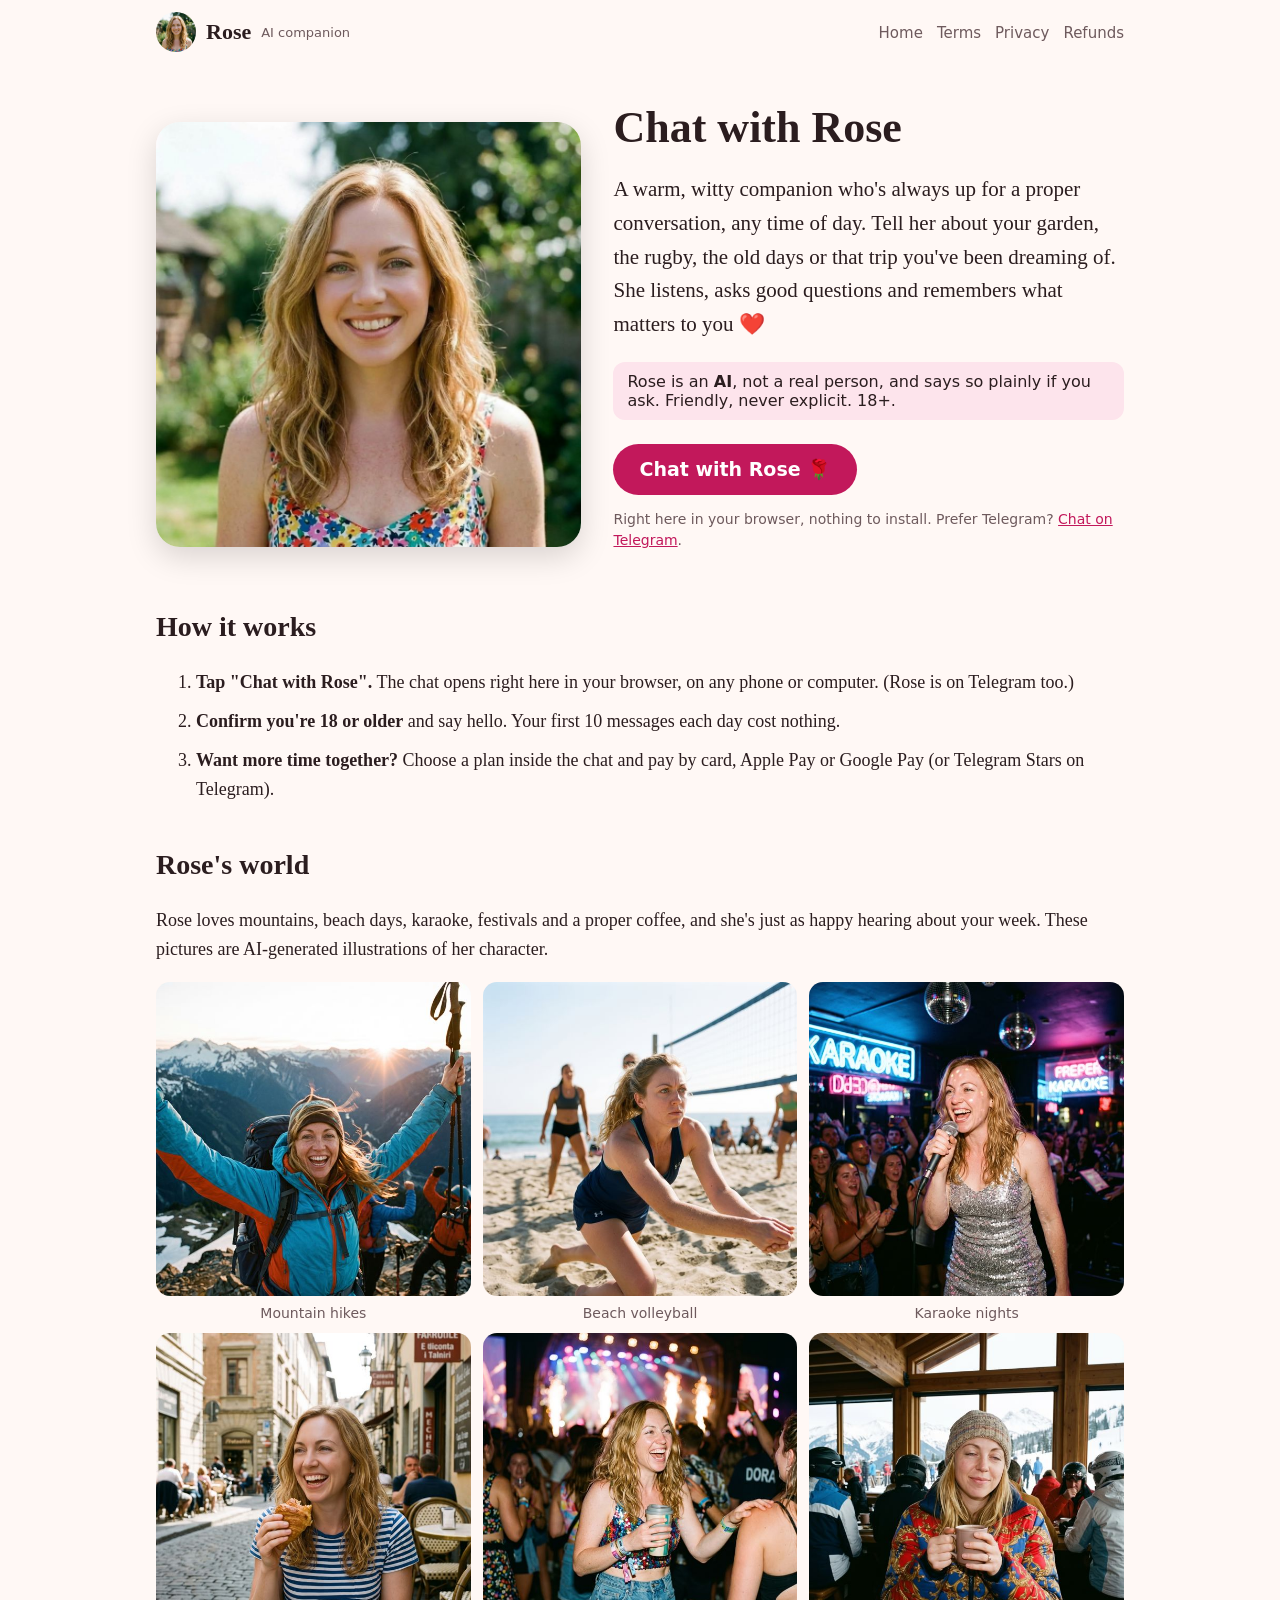
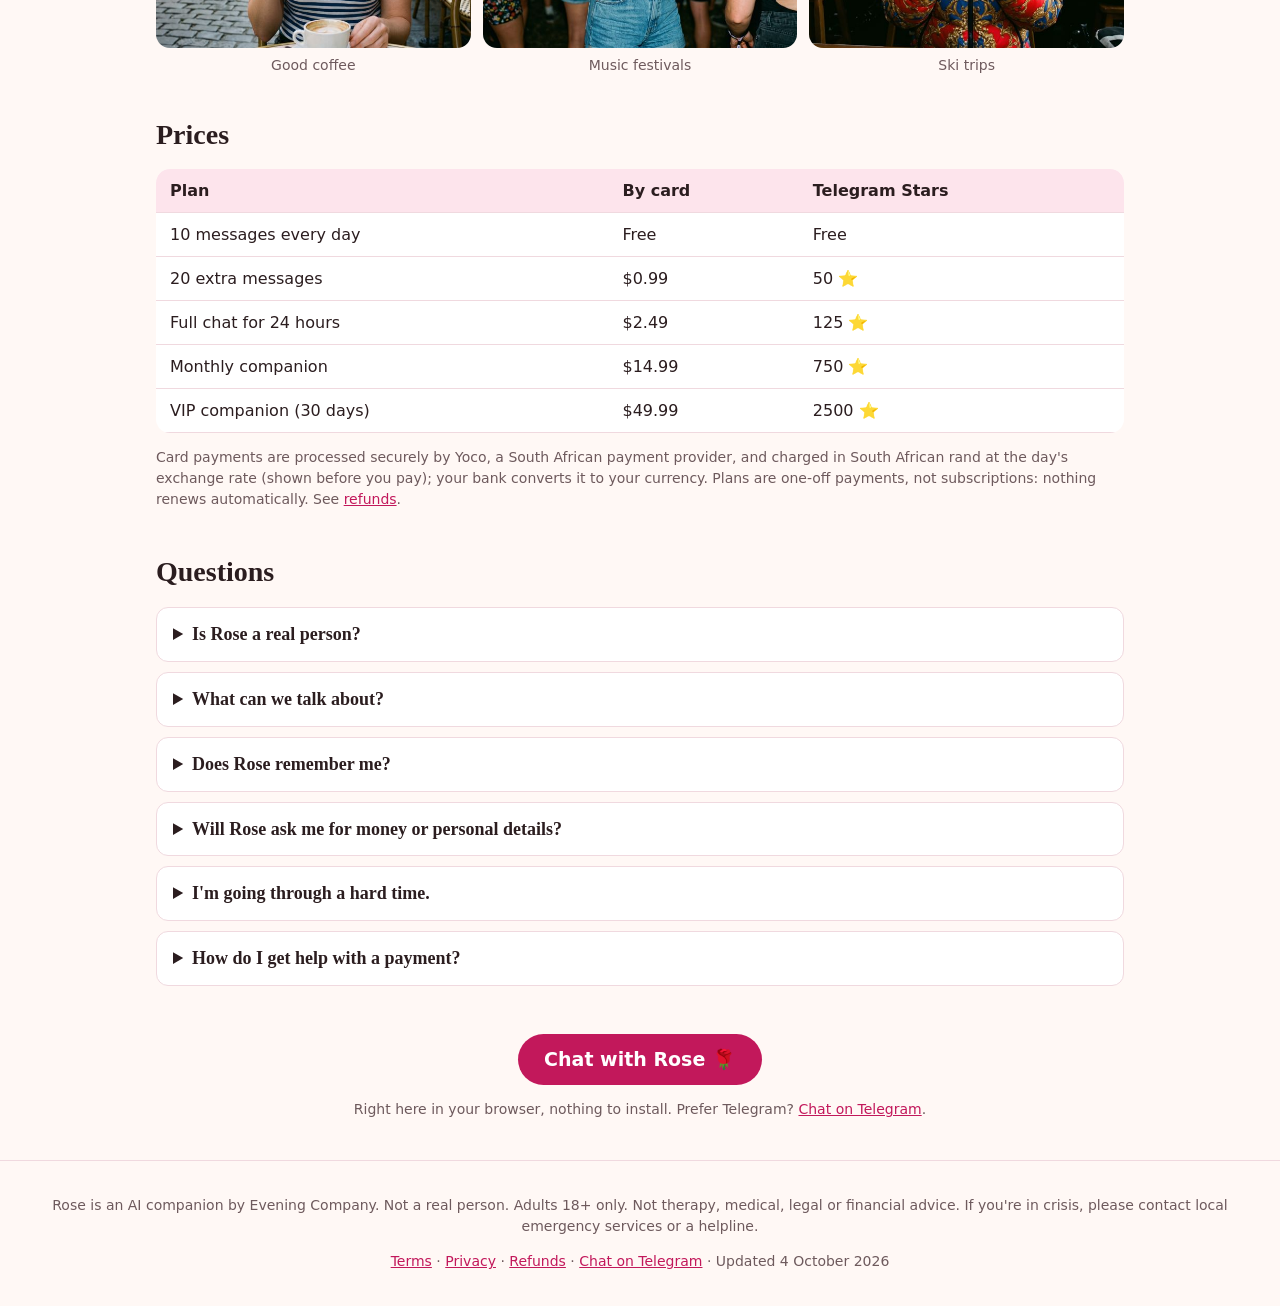
==== index.html @ cd0a0547 "Add website chat with card paywall Co-Authored-By: Claude Opus 5.5 <noreply@anthropic.com>" ====
<!doctype html>
<html lang="en"><head><meta charset="utf-8"><meta name="viewport" content="width=device-width,initial-scale=1">
<title>Rose · AI companion for good conversation</title><meta name="description" content="Rose is a warm, witty AI companion on Telegram. Good conversation any time of day. Adults 18+.">
<meta property="og:title" content="Rose · AI companion for good conversation"><meta property="og:description" content="Rose is a warm, witty AI companion on Telegram. Good conversation any time of day. Adults 18+.">
<meta property="og:image" content="https://rosecompanion.github.io/img/hero.jpg">
<link rel="icon" href="img/hero.jpg"><link rel="stylesheet" href="style.css"></head>
<body><header class="top"><a class="brand" href="./"><img src="img/hero.jpg" alt="">Rose<span>AI companion</span></a>
<nav><a href="./">Home</a><a href="terms.html">Terms</a><a href="privacy.html">Privacy</a><a href="refunds.html">Refunds</a></nav></header>
<main>
<section class="hero"><img src="img/hero.jpg" alt="Illustrated portrait of Rose, an AI companion">
<div><h1>Chat with Rose</h1>
<p class="lead">A warm, witty companion who's always up for a proper conversation, any time of day. Tell her about your
garden, the rugby, the old days or that trip you've been dreaming of. She listens, asks good questions and remembers
what matters to you ❤️</p>
<p class="ai">Rose is an <strong>AI</strong>, not a real person, and says so plainly if you ask. Friendly, never explicit. 18+.</p>
<a class="btn" href="chat.html">Chat with Rose 🌹</a><p class="small">Right here in your browser, nothing to install. Prefer Telegram? <a href="https://t.me/EveningCompany_bot">Chat on Telegram</a>.</p></div></section>

<section><h2>How it works</h2><ol class="steps">
<li><strong>Tap "Chat with Rose".</strong> The chat opens right here in your browser, on any phone or computer. (Rose is on Telegram too.)</li>
<li><strong>Confirm you're 18 or older</strong> and say hello. Your first 10 messages each day cost nothing.</li>
<li><strong>Want more time together?</strong> Choose a plan inside the chat and pay by card, Apple Pay or Google Pay (or Telegram Stars on Telegram).</li>
</ol></section>

<section><h2>Rose's world</h2><p>Rose loves mountains, beach days, karaoke, festivals and a proper coffee, and she's just
as happy hearing about your week. These pictures are AI-generated illustrations of her character.</p>
<div class="gallery"><figure><img src="img/hiking_at_mountain_summit.jpg" alt="Illustration of Rose: Mountain hikes" loading="lazy"><figcaption>Mountain hikes</figcaption></figure><figure><img src="img/playing_beach_volleyball.jpg" alt="Illustration of Rose: Beach volleyball" loading="lazy"><figcaption>Beach volleyball</figcaption></figure><figure><img src="img/singing_at_karaoke_bar.jpg" alt="Illustration of Rose: Karaoke nights" loading="lazy"><figcaption>Karaoke nights</figcaption></figure><figure><img src="img/eating_pastry_at_cafe.jpg" alt="Illustration of Rose: Good coffee" loading="lazy"><figcaption>Good coffee</figcaption></figure><figure><img src="img/laughing_at_music_festival.jpg" alt="Illustration of Rose: Music festivals" loading="lazy"><figcaption>Music festivals</figcaption></figure><figure><img src="img/smiling_at_ski_resort.jpg" alt="Illustration of Rose: Ski trips" loading="lazy"><figcaption>Ski trips</figcaption></figure></div></section>

<section><h2>Prices</h2><table class="prices"><thead><tr><th>Plan</th><th>By card</th><th>Telegram Stars</th></tr></thead>
<tbody><tr><td>10 messages every day</td><td>Free</td><td>Free</td></tr><tr><td>20 extra messages</td><td>$0.99</td><td>50 ⭐</td></tr><tr><td>Full chat for 24 hours</td><td>$2.49</td><td>125 ⭐</td></tr><tr><td>Monthly companion</td><td>$14.99</td><td>750 ⭐</td></tr><tr><td>VIP companion (30 days)</td><td>$49.99</td><td>2500 ⭐</td></tr></tbody></table>
<p class="small">Card payments are processed securely by Yoco, a South African payment provider, and charged in South
African rand at the day's exchange rate (shown before you pay); your bank converts it to your currency. Plans are
one-off payments, not subscriptions: nothing renews automatically. See <a href="refunds.html">refunds</a>.</p></section>

<section><h2>Questions</h2>
<details><summary>Is Rose a real person?</summary><p>No. Rose is an AI companion. The chat tells you this when you start,
and Rose will always say so if you ask.</p></details>
<details><summary>What can we talk about?</summary><p>Anything a good friend would chat about: your day, family, hobbies,
sport, travel, books, memories. Rose keeps things friendly and never explicit.</p></details>
<details><summary>Does Rose remember me?</summary><p>Yes. She keeps short notes from your conversations (like your
name and interests) so she can ask how things went. You can ask for your data to be deleted at any time.</p></details>
<details><summary>Will Rose ask me for money or personal details?</summary><p>Never. Rose won't ask for gifts, money, bank
details or your address. Payments only happen through the plan buttons in the chat.</p></details>
<details><summary>I'm going through a hard time.</summary><p>Rose will listen, but she isn't a counsellor. If you're in
crisis please contact a helpline (South Africa: SADAG 0800 456 789, UK: Samaritans 116 123, US: 988, Australia:
Lifeline 13 11 14) or your local emergency number.</p></details>
<details><summary>How do I get help with a payment?</summary><p>In the chat, send <code>/paysupport</code> and describe the
problem. We reply within 48 hours.</p></details></section>
<section class="end"><a class="btn" href="chat.html">Chat with Rose 🌹</a><p class="small">Right here in your browser, nothing to install. Prefer Telegram? <a href="https://t.me/EveningCompany_bot">Chat on Telegram</a>.</p></section></main>
<footer><p>Rose is an AI companion by Evening Company. Not a real person. Adults 18+ only. Not therapy, medical, legal
or financial advice. If you're in crisis, please contact local emergency services or a helpline.</p>
<p><a href="terms.html">Terms</a> · <a href="privacy.html">Privacy</a> · <a href="refunds.html">Refunds</a> ·
<a href="https://t.me/EveningCompany_bot">Chat on Telegram</a> · Updated 4 October 2026</p></footer></body></html>
---- style.css ----
:root{--bg:#fff8f5;--card:#ffffff;--ink:#2b1d1f;--muted:#6e5a5d;--rose:#c2185b;--rose-soft:#fde4ec;--line:#f0d9df}
@media (prefers-color-scheme:dark){:root{--bg:#1b1416;--card:#251b1e;--ink:#f6eaed;--muted:#c7b2b7;--rose:#ff6f9f;--rose-soft:#3a2229;--line:#3c2a2f}}
*{box-sizing:border-box}
body{margin:0;background:var(--bg);color:var(--ink);font:18px/1.6 Georgia,"Times New Roman",serif}
a{color:var(--rose)}
.top{display:flex;justify-content:space-between;align-items:center;flex-wrap:wrap;gap:8px;padding:12px 16px;max-width:1000px;margin:auto}
.brand{display:flex;align-items:center;gap:10px;font-size:22px;font-weight:bold;text-decoration:none;color:var(--ink)}
.brand img{width:40px;height:40px;border-radius:50%;object-fit:cover}
.brand span{font:13px system-ui,sans-serif;color:var(--muted);font-weight:normal}
nav a{margin-left:14px;font:15px system-ui,sans-serif;text-decoration:none;color:var(--muted)}
main{max-width:1000px;margin:auto;padding:0 16px}
section,article{margin:40px 0}
article{max-width:720px}
h1{font-size:44px;line-height:1.1;margin:0 0 12px}
h2{font-size:28px;margin:0 0 12px}
article h2{font-size:21px;margin-top:28px}
.hero{display:grid;grid-template-columns:minmax(0,1fr) minmax(0,1.2fr);gap:32px;align-items:center}
.hero img{width:100%;border-radius:24px;box-shadow:0 10px 30px rgba(0,0,0,.15)}
.lead{font-size:21px}
.ai{background:var(--rose-soft);border-radius:12px;padding:10px 14px;font:16px system-ui,sans-serif}
.btn{display:inline-block;background:var(--rose);color:#fff;text-decoration:none;font:600 19px system-ui,sans-serif;padding:14px 26px;border-radius:999px;margin-top:8px}
.steps li{margin-bottom:10px}
.gallery{display:grid;grid-template-columns:repeat(3,minmax(0,1fr));gap:12px}
.gallery figure{margin:0}
.gallery img{width:100%;aspect-ratio:1;object-fit:cover;border-radius:14px}
.gallery figcaption{font:14px system-ui,sans-serif;color:var(--muted);text-align:center}
.prices{width:100%;border-collapse:collapse;background:var(--card);border-radius:14px;overflow:hidden;font:16px system-ui,sans-serif}
.prices th,.prices td{padding:12px 14px;border-bottom:1px solid var(--line);text-align:left}
.prices th{background:var(--rose-soft)}
.small{font:14px/1.5 system-ui,sans-serif;color:var(--muted)}
details{background:var(--card);border:1px solid var(--line);border-radius:12px;padding:12px 16px;margin-bottom:10px}
summary{cursor:pointer;font-weight:bold}
.end{text-align:center}
footer{border-top:1px solid var(--line);margin-top:40px;padding:20px 16px;font:14px/1.5 system-ui,sans-serif;color:var(--muted);text-align:center}
@media (max-width:700px){.hero{grid-template-columns:1fr}h1{font-size:34px}.gallery{grid-template-columns:repeat(2,minmax(0,1fr))}nav a{margin:0 12px 0 0}}
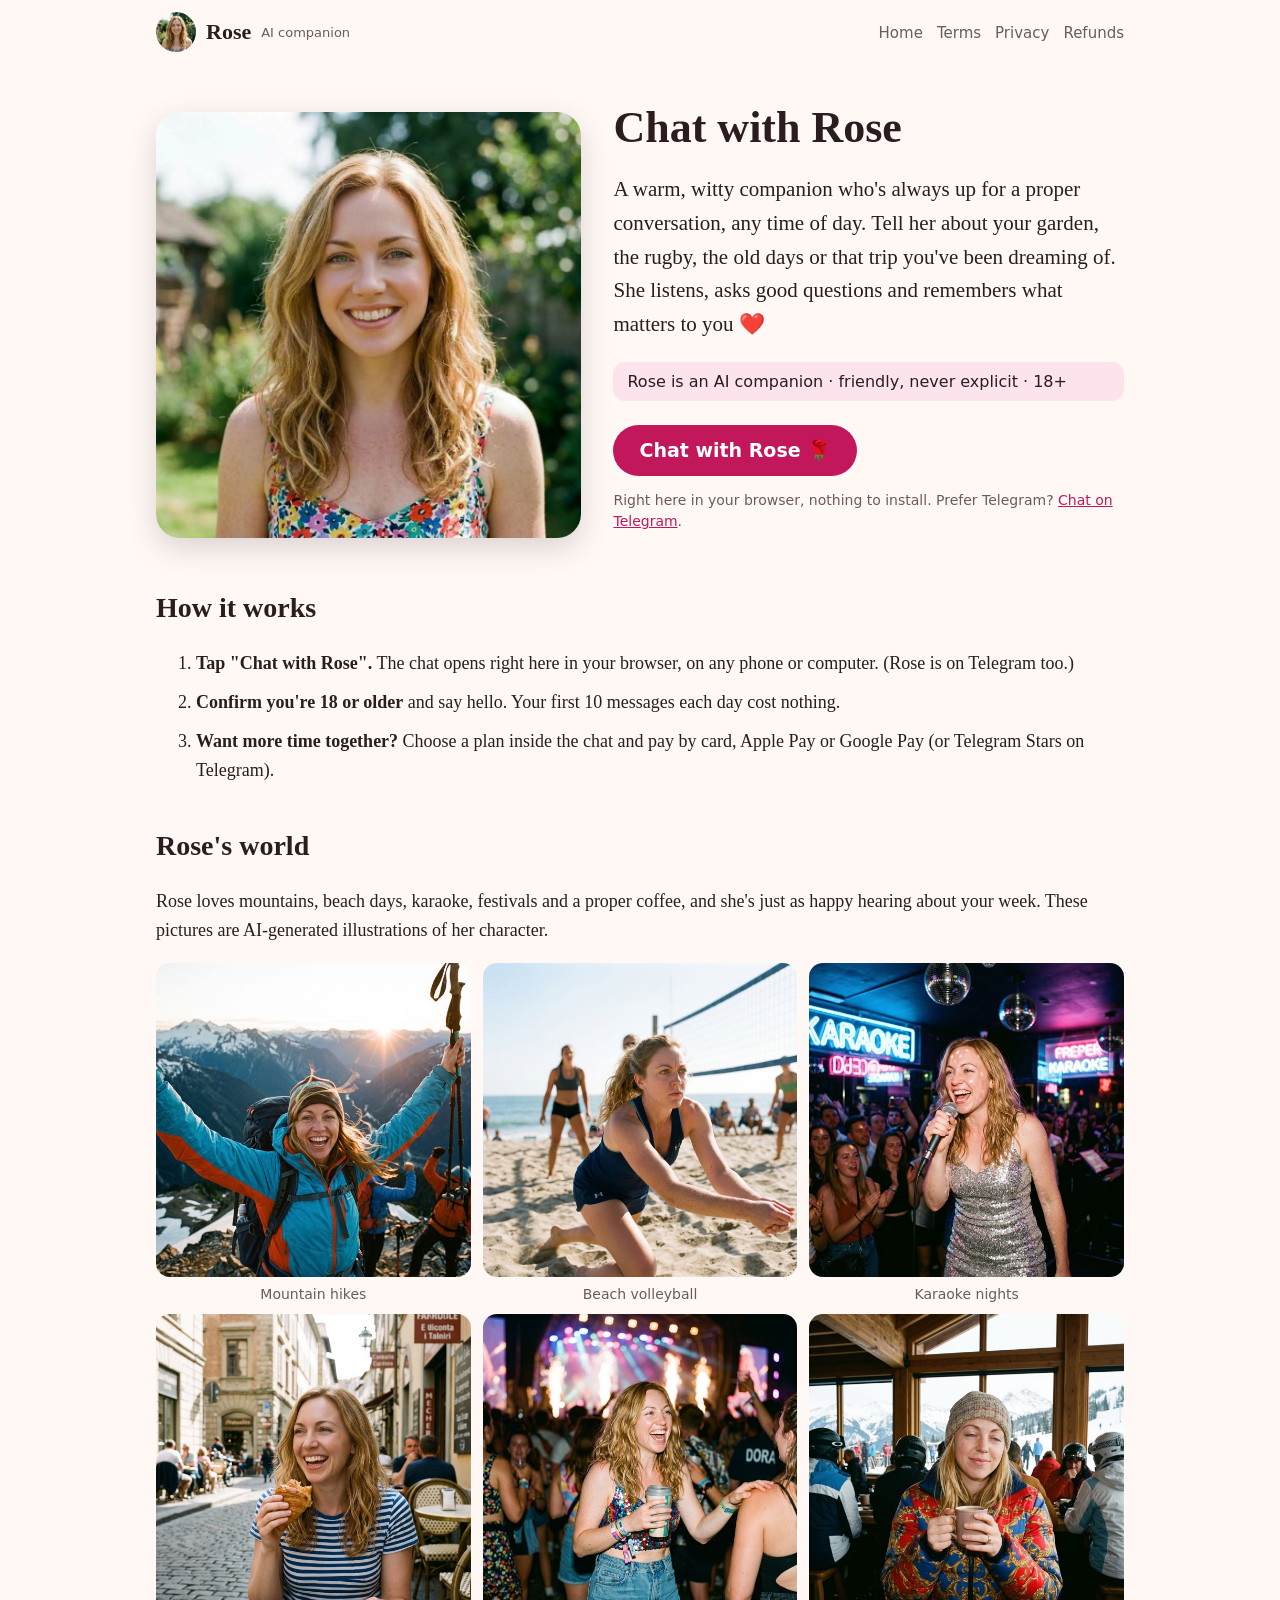
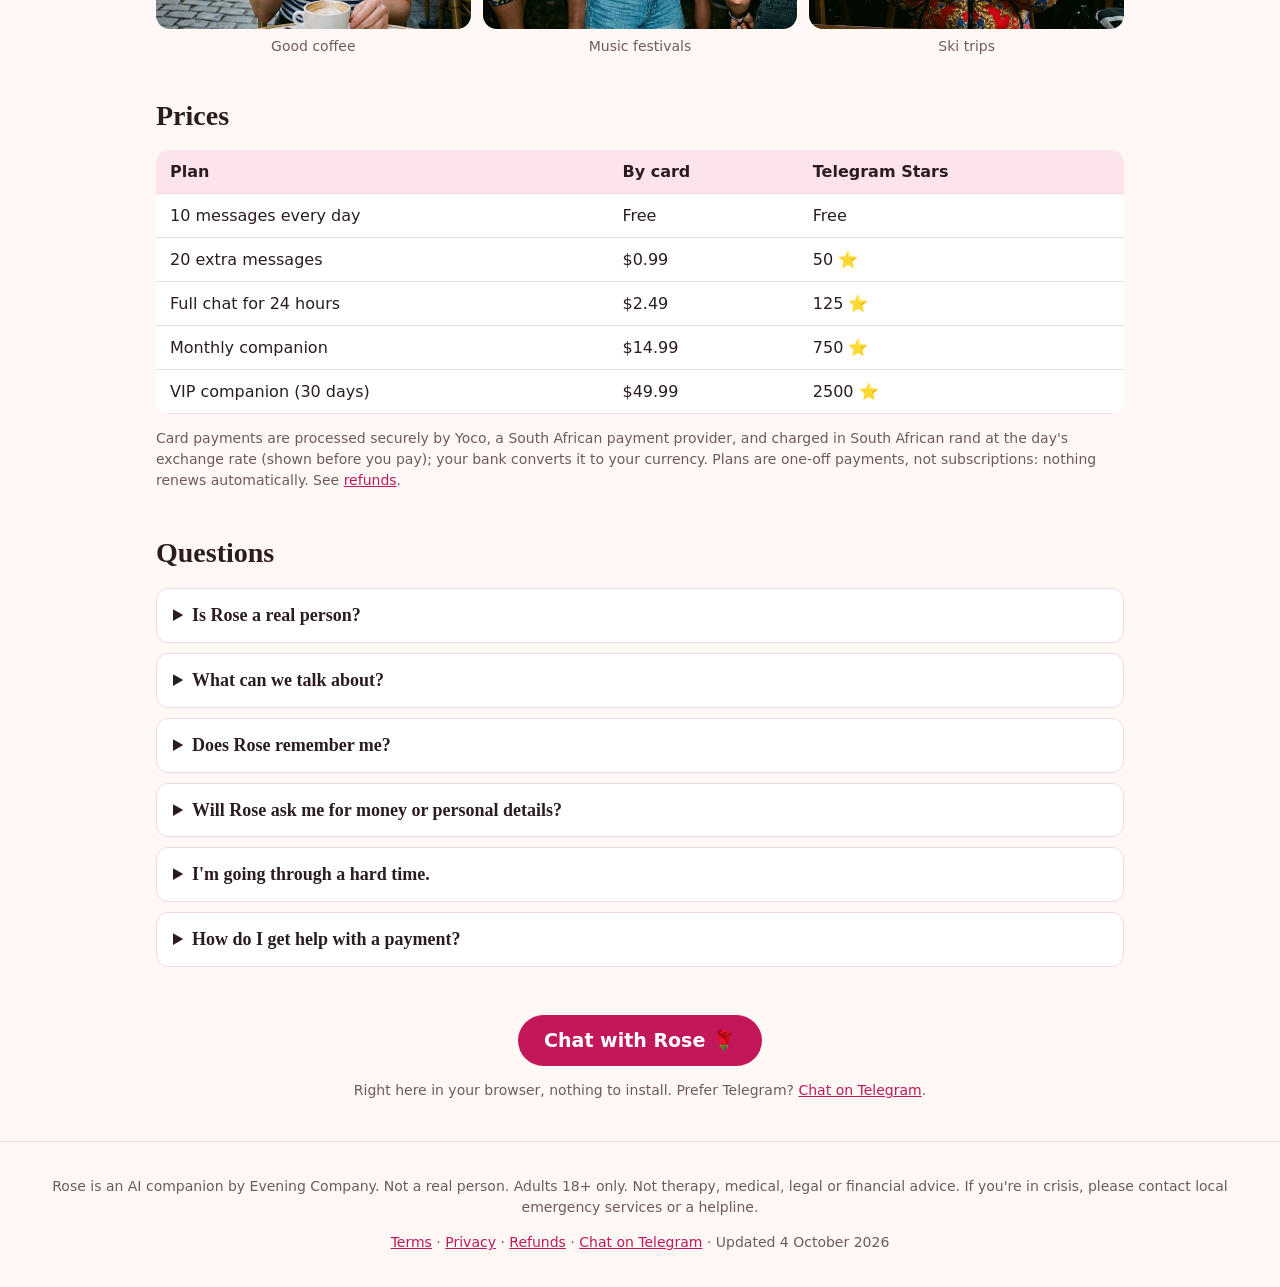
==== commit 0ca81245: "Lighter AI wording: one clear disclosure line Co-Authored-By: Claude Opus 5.5 <noreply@anthropic.com" ====
--- a/index.html
+++ b/index.html
@@ -12,7 +12,7 @@
 <p class="lead">A warm, witty companion who's always up for a proper conversation, any time of day. Tell her about your
 garden, the rugby, the old days or that trip you've been dreaming of. She listens, asks good questions and remembers
 what matters to you ❤️</p>
-<p class="ai">Rose is an <strong>AI</strong>, not a real person, and says so plainly if you ask. Friendly, never explicit. 18+.</p>
+<p class="ai">Rose is an AI companion · friendly, never explicit · 18+</p>
 <a class="btn" href="chat.html">Chat with Rose 🌹</a><p class="small">Right here in your browser, nothing to install. Prefer Telegram? <a href="https://t.me/EveningCompany_bot">Chat on Telegram</a>.</p></div></section>
 
 <section><h2>How it works</h2><ol class="steps">
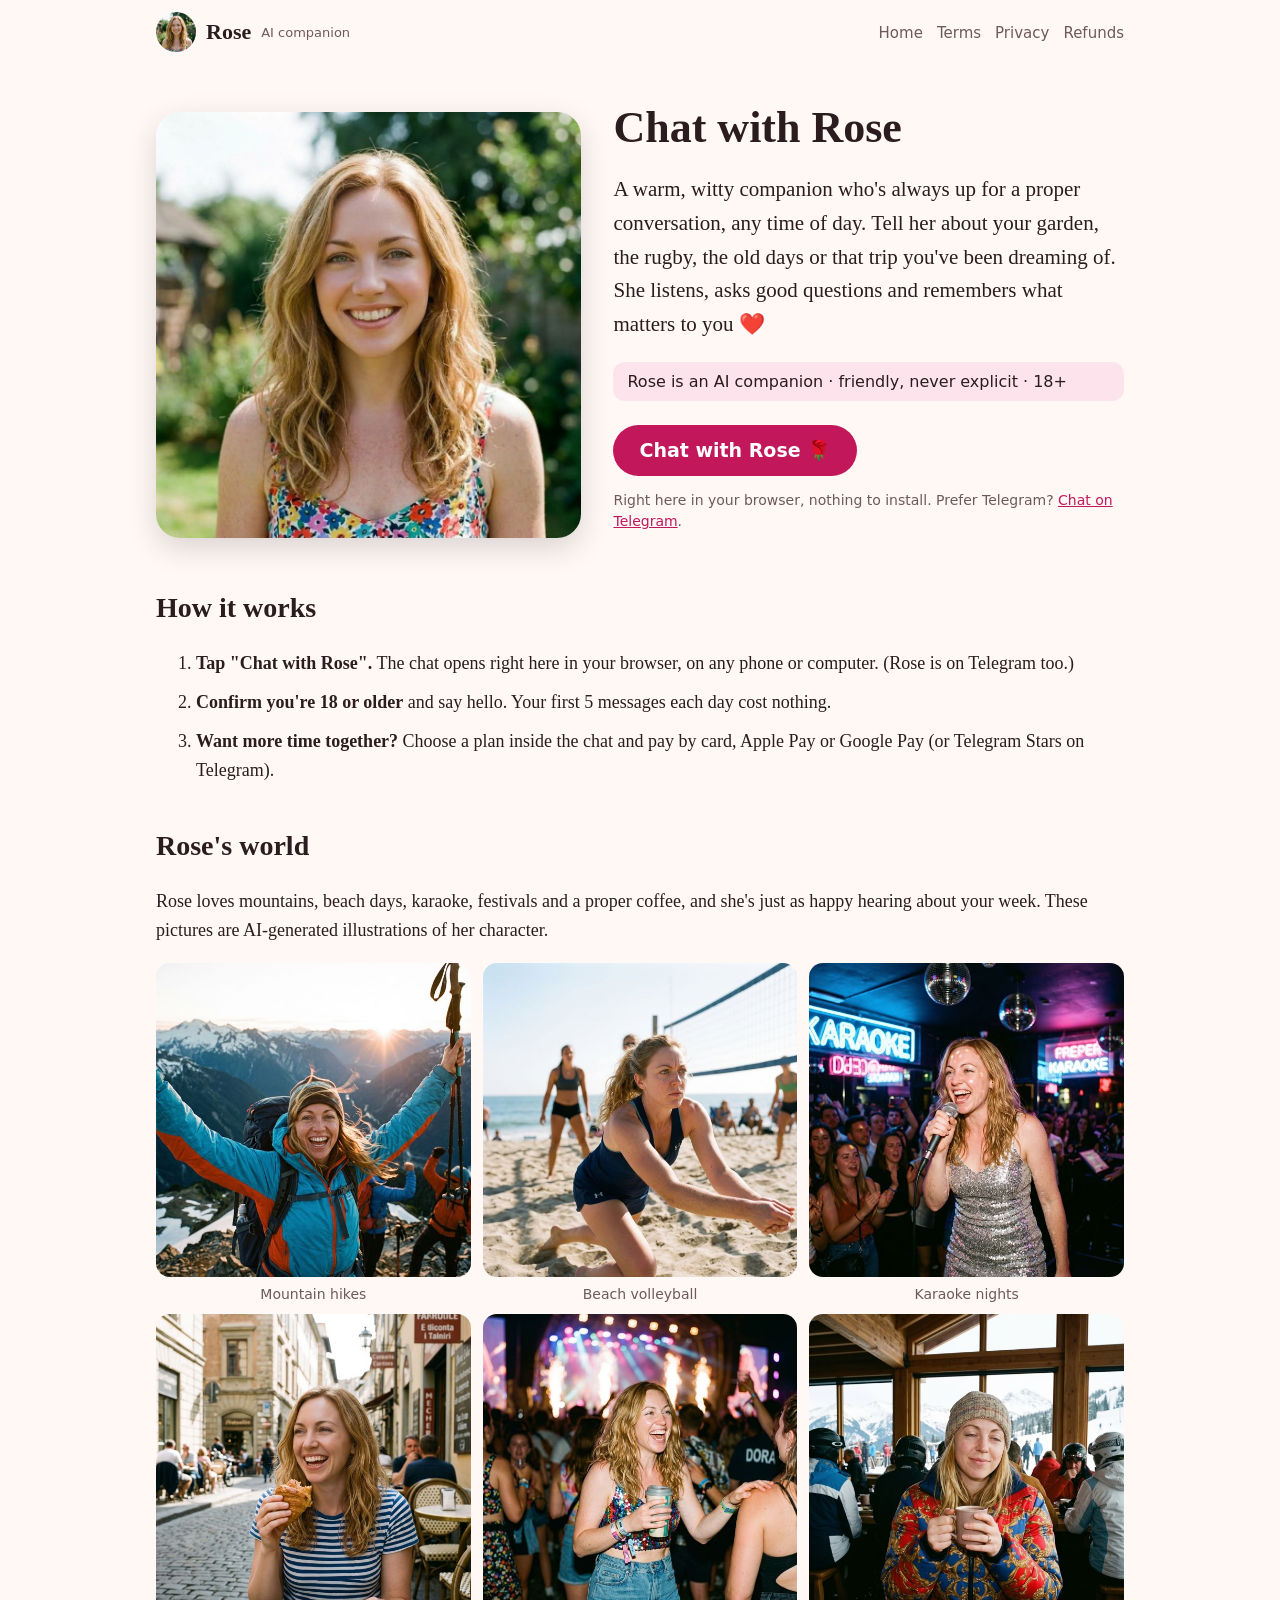
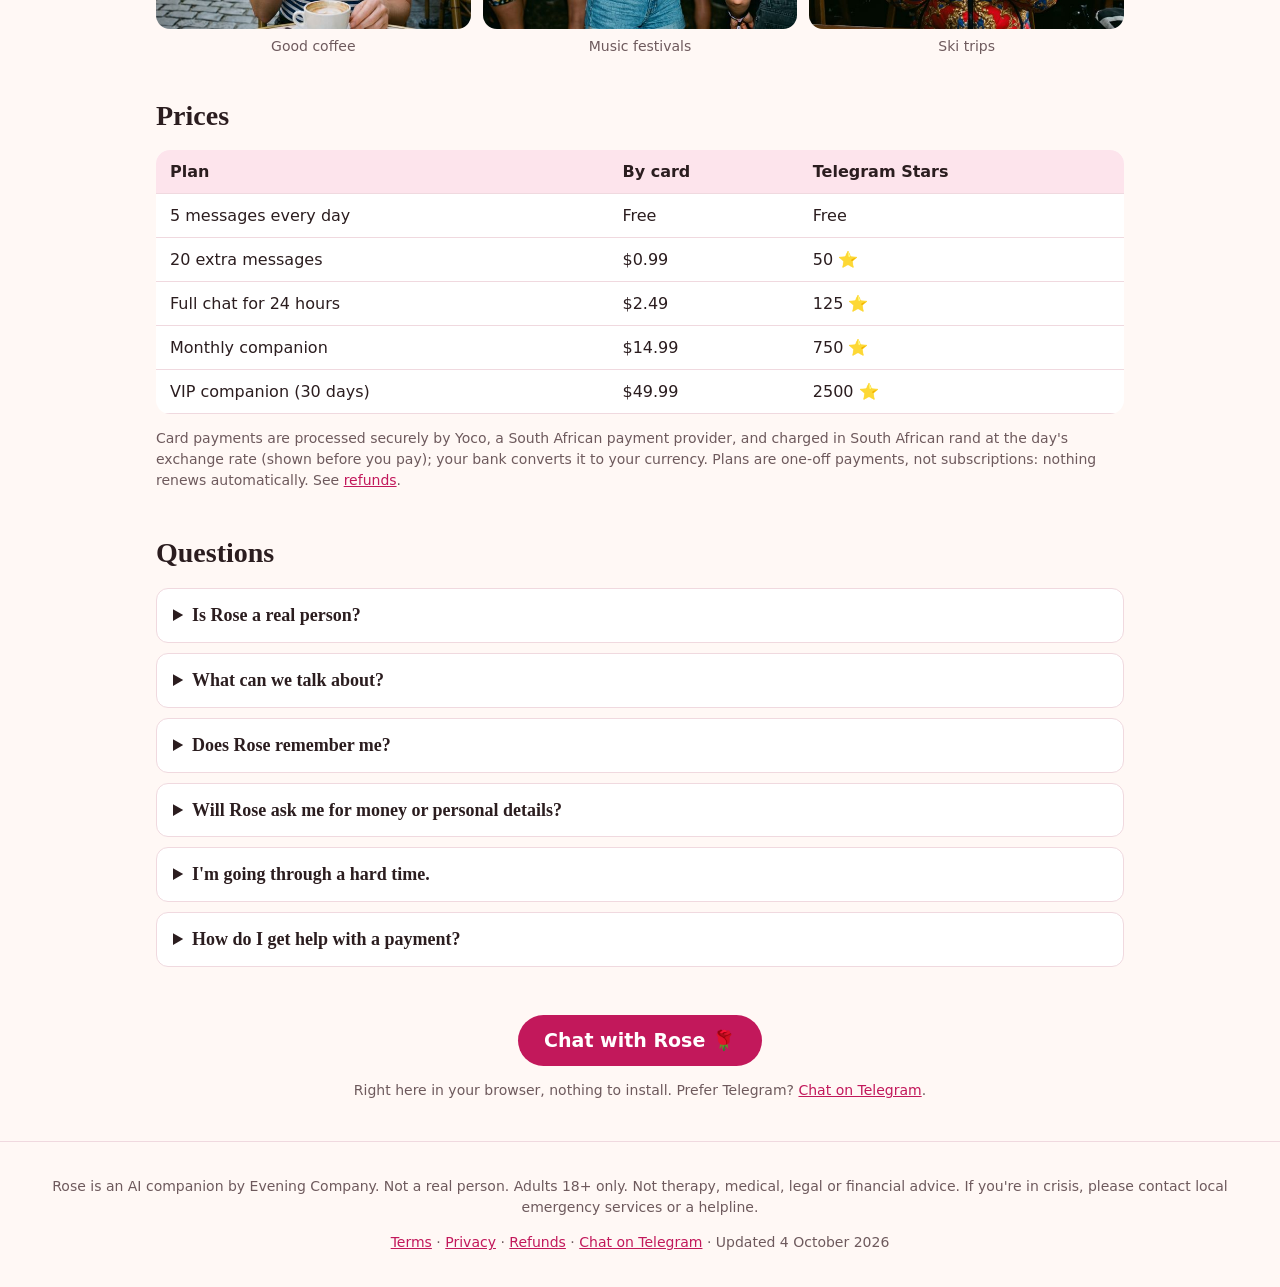
==== commit 4d1145fe: "Private album, member photos, soft offer, 5 free messages Co-Authored-By: Claude Opus 5.5 <noreply@a" ====
--- a/index.html
+++ b/index.html
@@ -17,7 +17,7 @@
 
 <section><h2>How it works</h2><ol class="steps">
 <li><strong>Tap "Chat with Rose".</strong> The chat opens right here in your browser, on any phone or computer. (Rose is on Telegram too.)</li>
-<li><strong>Confirm you're 18 or older</strong> and say hello. Your first 10 messages each day cost nothing.</li>
+<li><strong>Confirm you're 18 or older</strong> and say hello. Your first 5 messages each day cost nothing.</li>
 <li><strong>Want more time together?</strong> Choose a plan inside the chat and pay by card, Apple Pay or Google Pay (or Telegram Stars on Telegram).</li>
 </ol></section>
 
@@ -26,7 +26,7 @@
 <div class="gallery"><figure><img src="img/hiking_at_mountain_summit.jpg" alt="Illustration of Rose: Mountain hikes" loading="lazy"><figcaption>Mountain hikes</figcaption></figure><figure><img src="img/playing_beach_volleyball.jpg" alt="Illustration of Rose: Beach volleyball" loading="lazy"><figcaption>Beach volleyball</figcaption></figure><figure><img src="img/singing_at_karaoke_bar.jpg" alt="Illustration of Rose: Karaoke nights" loading="lazy"><figcaption>Karaoke nights</figcaption></figure><figure><img src="img/eating_pastry_at_cafe.jpg" alt="Illustration of Rose: Good coffee" loading="lazy"><figcaption>Good coffee</figcaption></figure><figure><img src="img/laughing_at_music_festival.jpg" alt="Illustration of Rose: Music festivals" loading="lazy"><figcaption>Music festivals</figcaption></figure><figure><img src="img/smiling_at_ski_resort.jpg" alt="Illustration of Rose: Ski trips" loading="lazy"><figcaption>Ski trips</figcaption></figure></div></section>
 
 <section><h2>Prices</h2><table class="prices"><thead><tr><th>Plan</th><th>By card</th><th>Telegram Stars</th></tr></thead>
-<tbody><tr><td>10 messages every day</td><td>Free</td><td>Free</td></tr><tr><td>20 extra messages</td><td>$0.99</td><td>50 ⭐</td></tr><tr><td>Full chat for 24 hours</td><td>$2.49</td><td>125 ⭐</td></tr><tr><td>Monthly companion</td><td>$14.99</td><td>750 ⭐</td></tr><tr><td>VIP companion (30 days)</td><td>$49.99</td><td>2500 ⭐</td></tr></tbody></table>
+<tbody><tr><td>5 messages every day</td><td>Free</td><td>Free</td></tr><tr><td>20 extra messages</td><td>$0.99</td><td>50 ⭐</td></tr><tr><td>Full chat for 24 hours</td><td>$2.49</td><td>125 ⭐</td></tr><tr><td>Monthly companion</td><td>$14.99</td><td>750 ⭐</td></tr><tr><td>VIP companion (30 days)</td><td>$49.99</td><td>2500 ⭐</td></tr></tbody></table>
 <p class="small">Card payments are processed securely by Yoco, a South African payment provider, and charged in South
 African rand at the day's exchange rate (shown before you pay); your bank converts it to your currency. Plans are
 one-off payments, not subscriptions: nothing renews automatically. See <a href="refunds.html">refunds</a>.</p></section>
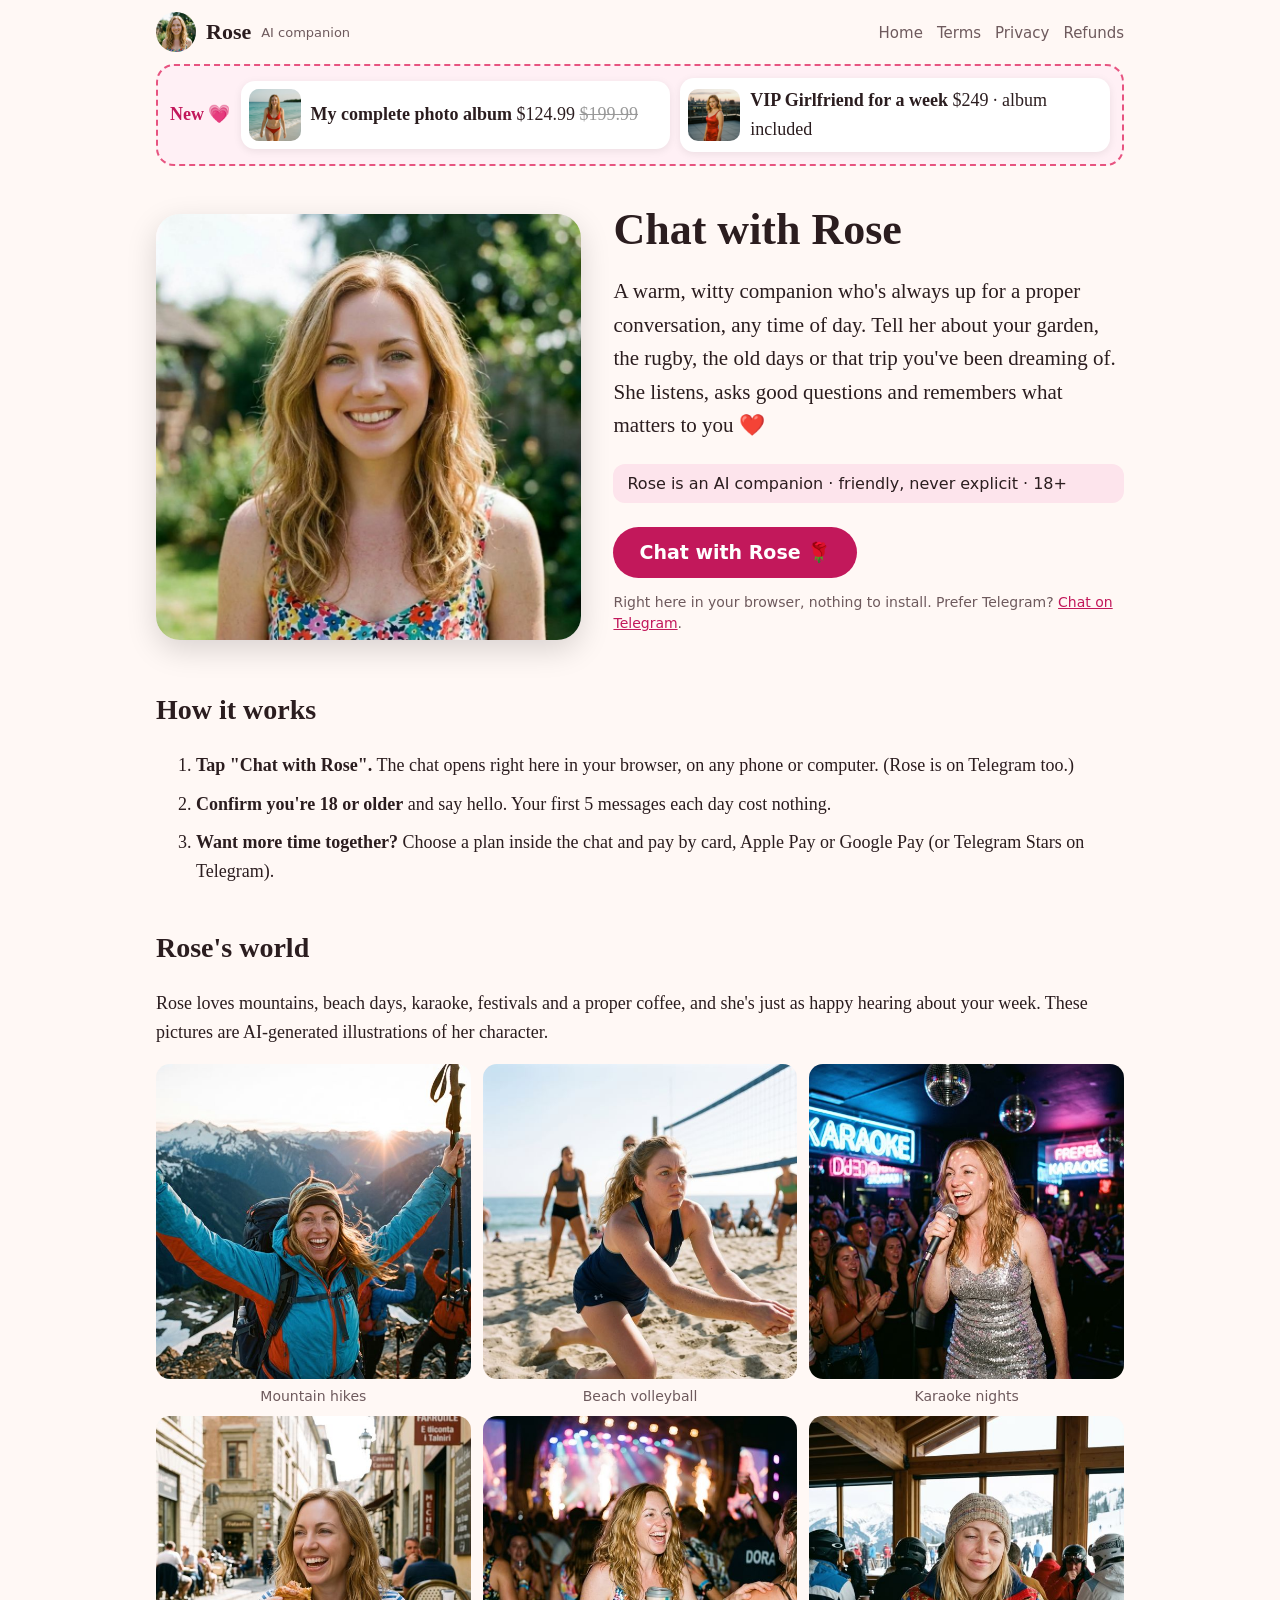
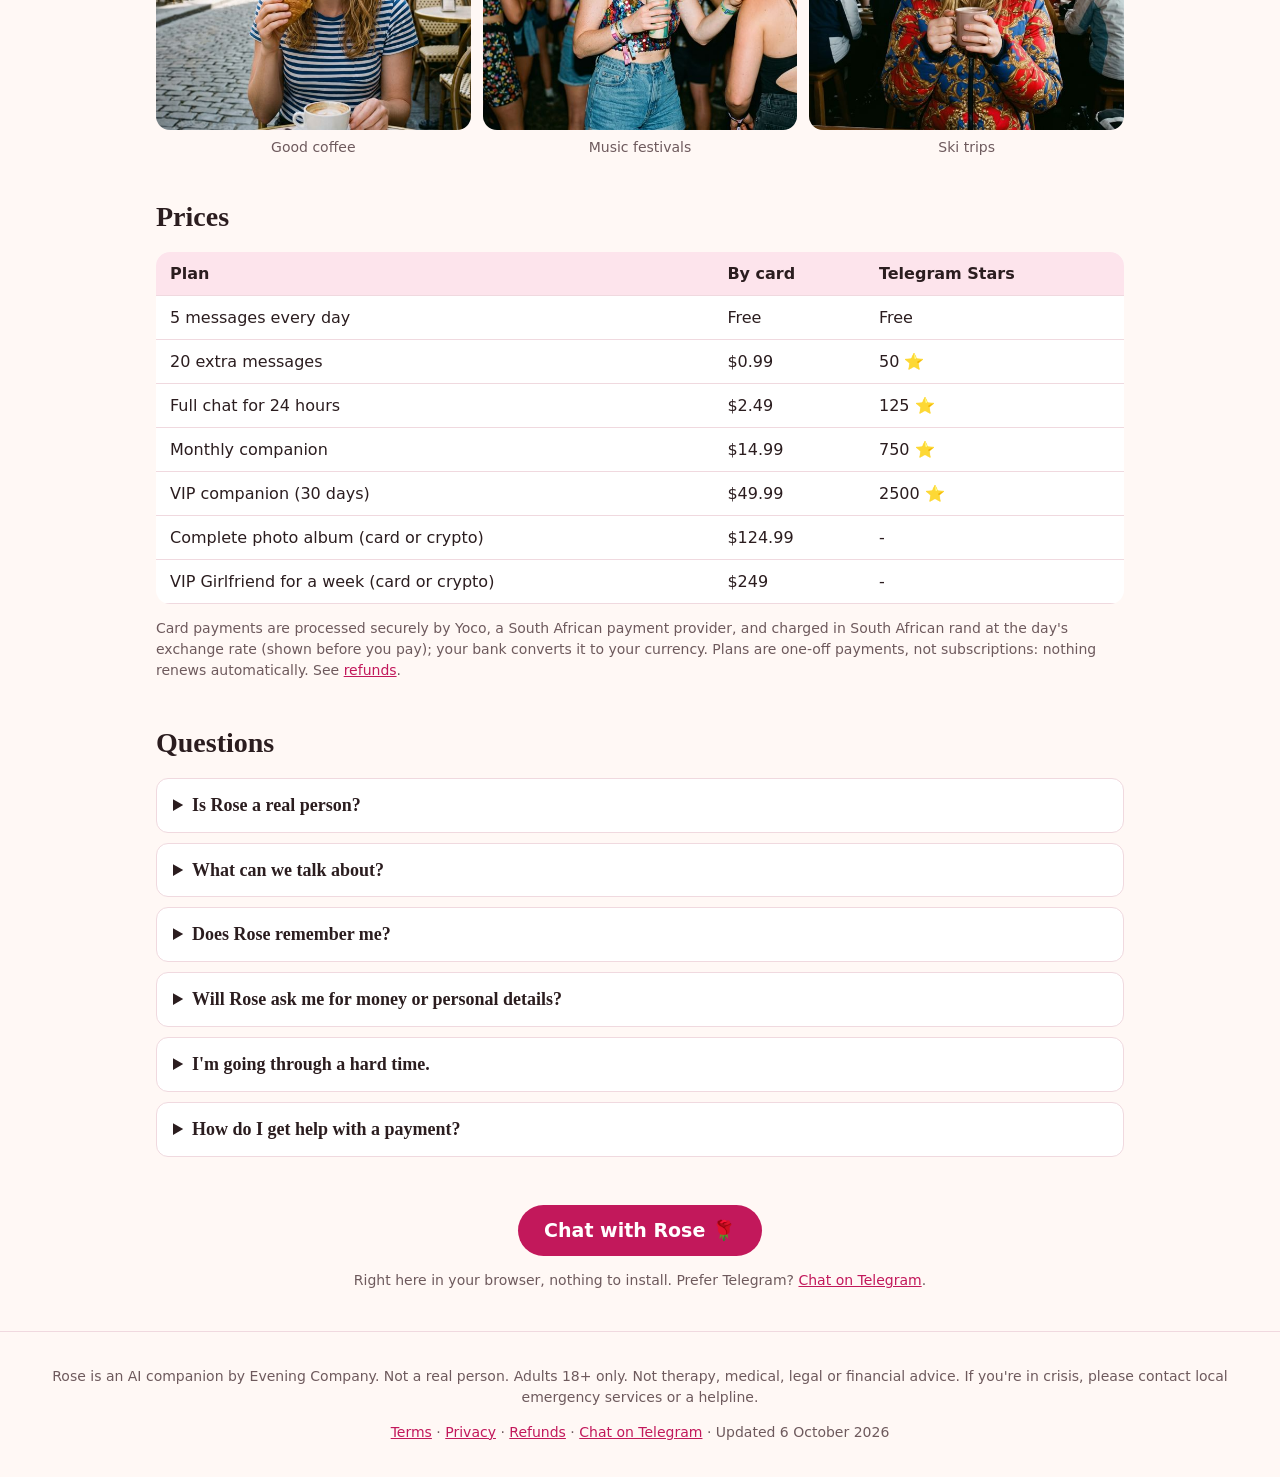
==== commit 92a3eb85: "Homepage: new offers strip on top (album $124.99, VIP Girlfriend week $249), offers in prices table " ====
--- a/index.html
+++ b/index.html
@@ -7,6 +7,9 @@
 <body><header class="top"><a class="brand" href="./"><img src="img/hero.jpg" alt="">Rose<span>AI companion</span></a>
 <nav><a href="./">Home</a><a href="terms.html">Terms</a><a href="privacy.html">Privacy</a><a href="refunds.html">Refunds</a></nav></header>
 <main>
+<section class="newoffers" aria-label="New from Rose"><span class="tag">New 💗</span>
+<a href="chat.html#album"><img src="s/rose_48.jpg" alt=""><span><b>My complete photo album</b> $124.99 <s>$199.99</s></span></a>
+<a href="chat.html#gf"><img src="s/rose_53.jpg" alt=""><span><b>VIP Girlfriend for a week</b> $249 · album included</span></a></section>
 <section class="hero"><img src="img/hero.jpg" alt="Illustrated portrait of Rose, an AI companion">
 <div><h1>Chat with Rose</h1>
 <p class="lead">A warm, witty companion who's always up for a proper conversation, any time of day. Tell her about your
@@ -26,7 +29,7 @@
 <div class="gallery"><figure><img src="img/hiking_at_mountain_summit.jpg" alt="Illustration of Rose: Mountain hikes" loading="lazy"><figcaption>Mountain hikes</figcaption></figure><figure><img src="img/playing_beach_volleyball.jpg" alt="Illustration of Rose: Beach volleyball" loading="lazy"><figcaption>Beach volleyball</figcaption></figure><figure><img src="img/singing_at_karaoke_bar.jpg" alt="Illustration of Rose: Karaoke nights" loading="lazy"><figcaption>Karaoke nights</figcaption></figure><figure><img src="img/eating_pastry_at_cafe.jpg" alt="Illustration of Rose: Good coffee" loading="lazy"><figcaption>Good coffee</figcaption></figure><figure><img src="img/laughing_at_music_festival.jpg" alt="Illustration of Rose: Music festivals" loading="lazy"><figcaption>Music festivals</figcaption></figure><figure><img src="img/smiling_at_ski_resort.jpg" alt="Illustration of Rose: Ski trips" loading="lazy"><figcaption>Ski trips</figcaption></figure></div></section>
 
 <section><h2>Prices</h2><table class="prices"><thead><tr><th>Plan</th><th>By card</th><th>Telegram Stars</th></tr></thead>
-<tbody><tr><td>5 messages every day</td><td>Free</td><td>Free</td></tr><tr><td>20 extra messages</td><td>$0.99</td><td>50 ⭐</td></tr><tr><td>Full chat for 24 hours</td><td>$2.49</td><td>125 ⭐</td></tr><tr><td>Monthly companion</td><td>$14.99</td><td>750 ⭐</td></tr><tr><td>VIP companion (30 days)</td><td>$49.99</td><td>2500 ⭐</td></tr></tbody></table>
+<tbody><tr><td>5 messages every day</td><td>Free</td><td>Free</td></tr><tr><td>20 extra messages</td><td>$0.99</td><td>50 ⭐</td></tr><tr><td>Full chat for 24 hours</td><td>$2.49</td><td>125 ⭐</td></tr><tr><td>Monthly companion</td><td>$14.99</td><td>750 ⭐</td></tr><tr><td>VIP companion (30 days)</td><td>$49.99</td><td>2500 ⭐</td></tr><tr><td>Complete photo album (card or crypto)</td><td>$124.99</td><td>-</td></tr><tr><td>VIP Girlfriend for a week (card or crypto)</td><td>$249</td><td>-</td></tr></tbody></table>
 <p class="small">Card payments are processed securely by Yoco, a South African payment provider, and charged in South
 African rand at the day's exchange rate (shown before you pay); your bank converts it to your currency. Plans are
 one-off payments, not subscriptions: nothing renews automatically. See <a href="refunds.html">refunds</a>.</p></section>
@@ -49,4 +52,4 @@
 <footer><p>Rose is an AI companion by Evening Company. Not a real person. Adults 18+ only. Not therapy, medical, legal
 or financial advice. If you're in crisis, please contact local emergency services or a helpline.</p>
 <p><a href="terms.html">Terms</a> · <a href="privacy.html">Privacy</a> · <a href="refunds.html">Refunds</a> ·
-<a href="https://t.me/EveningCompany_bot">Chat on Telegram</a> · Updated 4 October 2026</p></footer></body></html>
+<a href="https://t.me/EveningCompany_bot">Chat on Telegram</a> · Updated 6 October 2026</p></footer></body></html>
--- a/style.css
+++ b/style.css
@@ -33,3 +33,8 @@
 .end{text-align:center}
 footer{border-top:1px solid var(--line);margin-top:40px;padding:20px 16px;font:14px/1.5 system-ui,sans-serif;color:var(--muted);text-align:center}
 @media (max-width:700px){.hero{grid-template-columns:1fr}h1{font-size:34px}.gallery{grid-template-columns:repeat(2,minmax(0,1fr))}nav a{margin:0 12px 0 0}}
+.newoffers{display:flex;flex-wrap:wrap;gap:10px;align-items:center;background:#fff0f5;border:2px dashed #e75480;border-radius:18px;padding:12px;margin:0 0 24px}
+.newoffers .tag{font-weight:700;color:#c2185b}
+.newoffers a{flex:1 1 240px;display:flex;gap:10px;align-items:center;background:#fff;border-radius:14px;padding:8px;text-decoration:none;color:inherit;box-shadow:0 2px 8px rgba(0,0,0,.08)}
+.newoffers img{width:52px;height:52px;object-fit:cover;border-radius:10px}
+.newoffers s{color:#999}
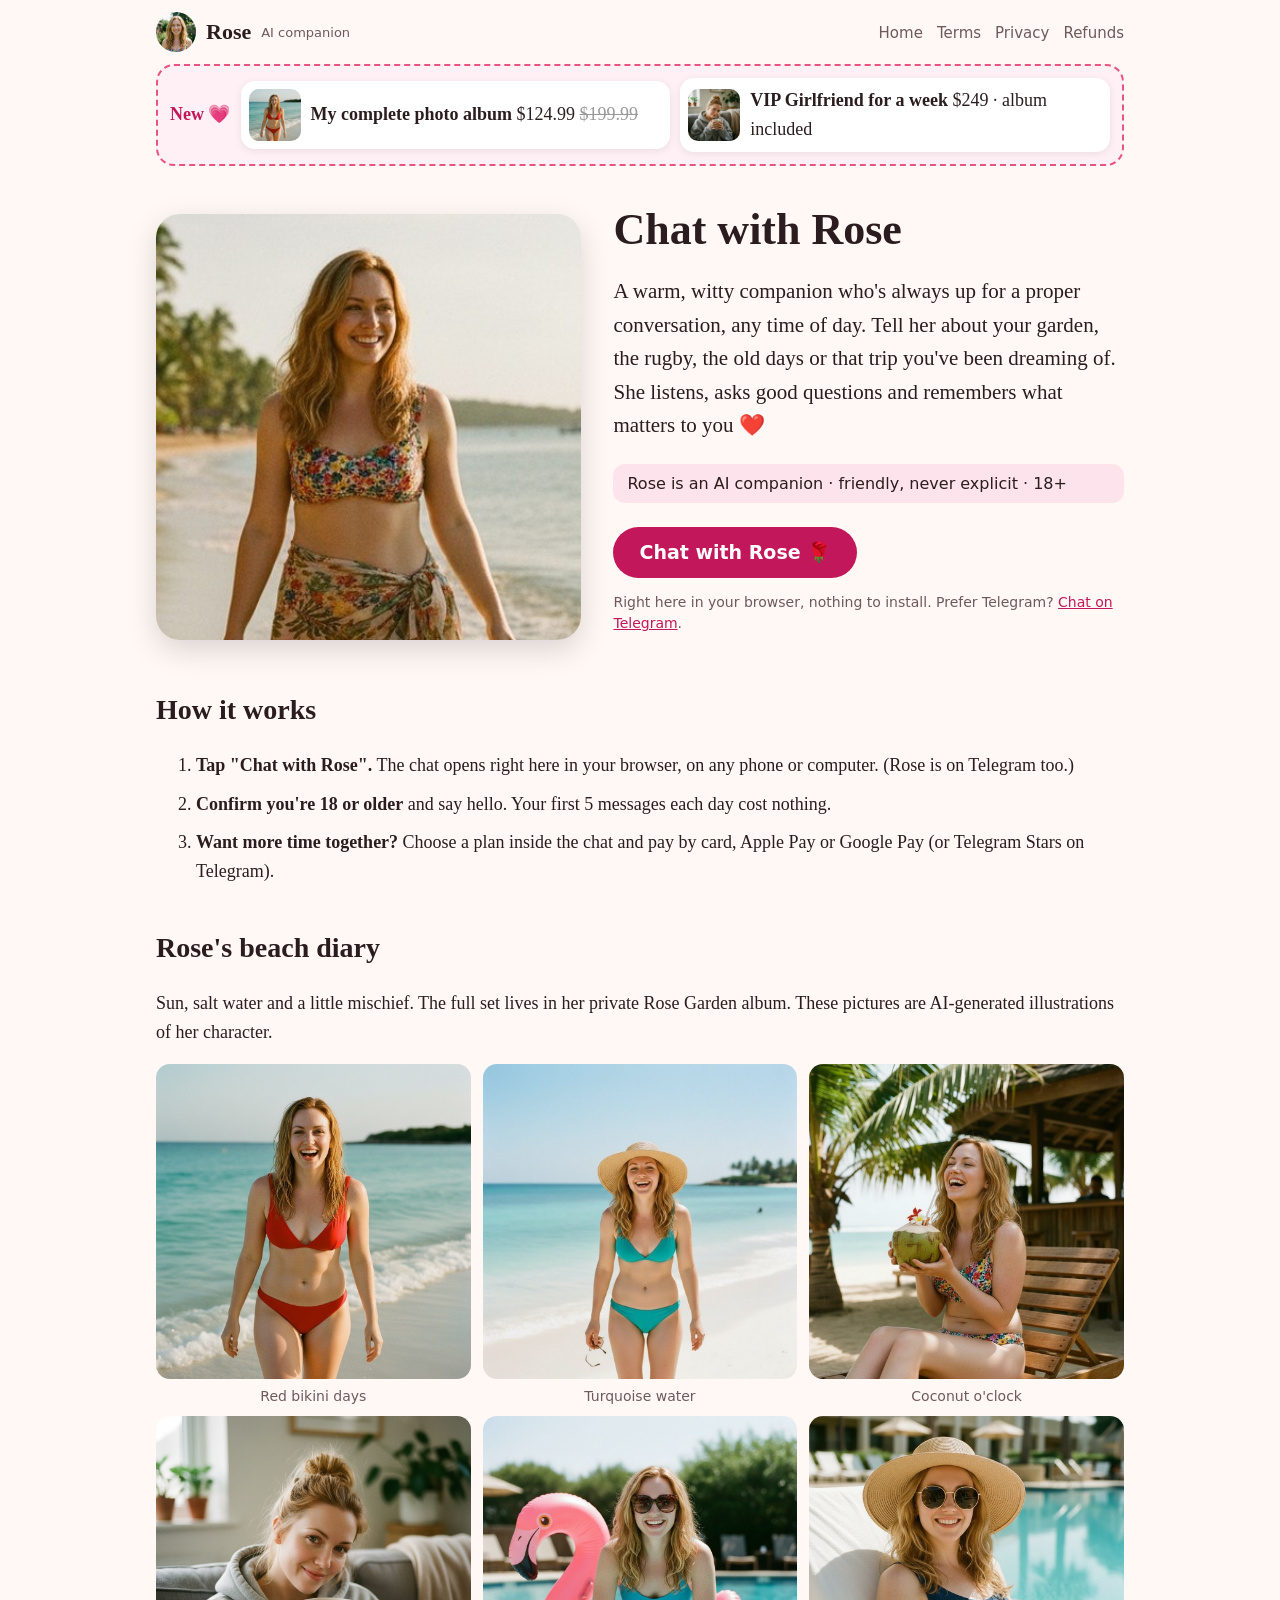
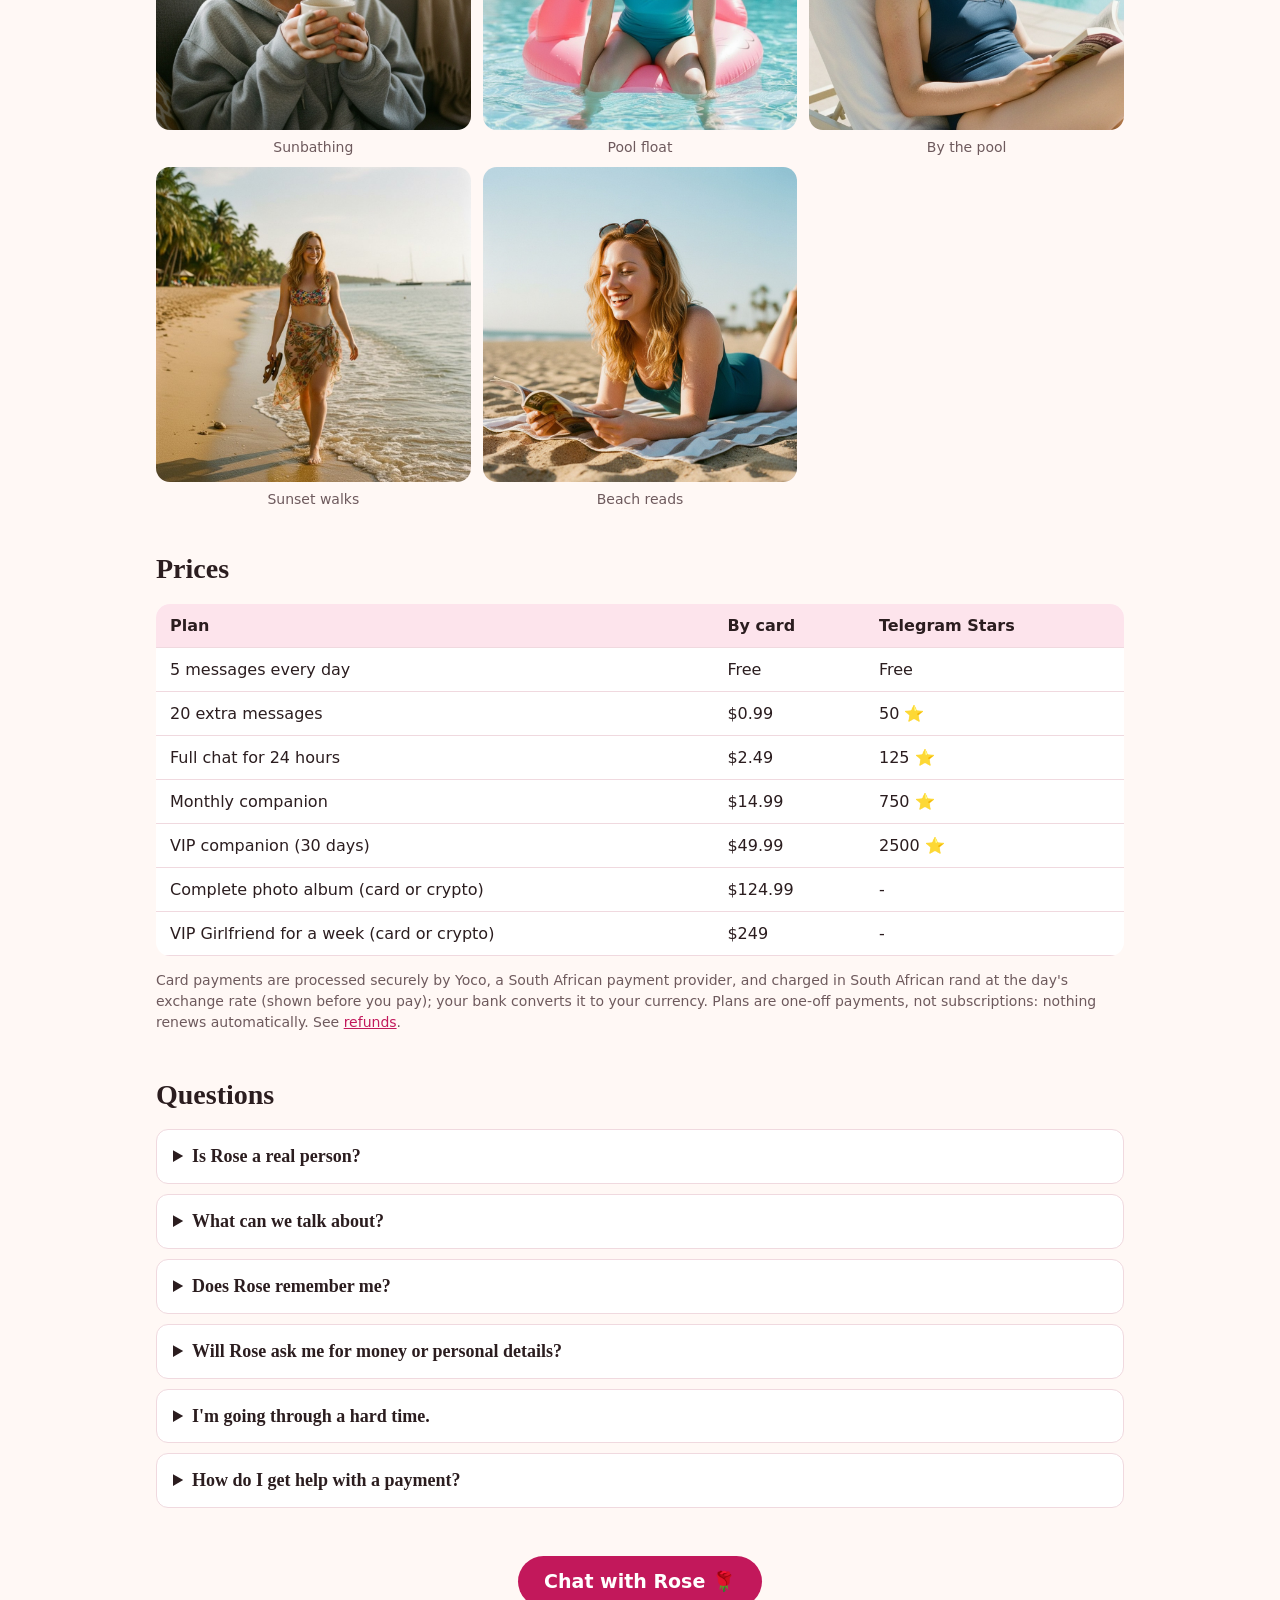
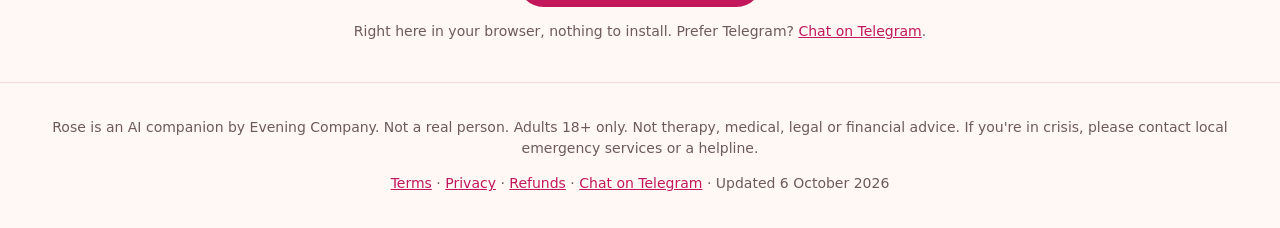
==== commit b8aaf4ca: "Homepage: bikini-only photos" ====
--- a/index.html
+++ b/index.html
@@ -2,15 +2,15 @@
 <html lang="en"><head><meta charset="utf-8"><meta name="viewport" content="width=device-width,initial-scale=1">
 <title>Rose · AI companion for good conversation</title><meta name="description" content="Rose is a warm, witty AI companion on Telegram. Good conversation any time of day. Adults 18+.">
 <meta property="og:title" content="Rose · AI companion for good conversation"><meta property="og:description" content="Rose is a warm, witty AI companion on Telegram. Good conversation any time of day. Adults 18+.">
-<meta property="og:image" content="https://rosecompanion.github.io/img/hero.jpg">
+<meta property="og:image" content="https://rosecompanion.github.io/s/rose_48.jpg">
 <link rel="icon" href="img/hero.jpg"><link rel="stylesheet" href="style.css"></head>
 <body><header class="top"><a class="brand" href="./"><img src="img/hero.jpg" alt="">Rose<span>AI companion</span></a>
 <nav><a href="./">Home</a><a href="terms.html">Terms</a><a href="privacy.html">Privacy</a><a href="refunds.html">Refunds</a></nav></header>
 <main>
 <section class="newoffers" aria-label="New from Rose"><span class="tag">New 💗</span>
 <a href="chat.html#album"><img src="s/rose_48.jpg" alt=""><span><b>My complete photo album</b> $124.99 <s>$199.99</s></span></a>
-<a href="chat.html#gf"><img src="s/rose_53.jpg" alt=""><span><b>VIP Girlfriend for a week</b> $249 · album included</span></a></section>
-<section class="hero"><img src="img/hero.jpg" alt="Illustrated portrait of Rose, an AI companion">
+<a href="chat.html#gf"><img src="s/rose_52.jpg" alt=""><span><b>VIP Girlfriend for a week</b> $249 · album included</span></a></section>
+<section class="hero"><img src="img/main.jpg" alt="Illustrated portrait of Rose in a bikini, an AI companion">
 <div><h1>Chat with Rose</h1>
 <p class="lead">A warm, witty companion who's always up for a proper conversation, any time of day. Tell her about your
 garden, the rugby, the old days or that trip you've been dreaming of. She listens, asks good questions and remembers
@@ -24,9 +24,9 @@
 <li><strong>Want more time together?</strong> Choose a plan inside the chat and pay by card, Apple Pay or Google Pay (or Telegram Stars on Telegram).</li>
 </ol></section>
 
-<section><h2>Rose's world</h2><p>Rose loves mountains, beach days, karaoke, festivals and a proper coffee, and she's just
-as happy hearing about your week. These pictures are AI-generated illustrations of her character.</p>
-<div class="gallery"><figure><img src="img/hiking_at_mountain_summit.jpg" alt="Illustration of Rose: Mountain hikes" loading="lazy"><figcaption>Mountain hikes</figcaption></figure><figure><img src="img/playing_beach_volleyball.jpg" alt="Illustration of Rose: Beach volleyball" loading="lazy"><figcaption>Beach volleyball</figcaption></figure><figure><img src="img/singing_at_karaoke_bar.jpg" alt="Illustration of Rose: Karaoke nights" loading="lazy"><figcaption>Karaoke nights</figcaption></figure><figure><img src="img/eating_pastry_at_cafe.jpg" alt="Illustration of Rose: Good coffee" loading="lazy"><figcaption>Good coffee</figcaption></figure><figure><img src="img/laughing_at_music_festival.jpg" alt="Illustration of Rose: Music festivals" loading="lazy"><figcaption>Music festivals</figcaption></figure><figure><img src="img/smiling_at_ski_resort.jpg" alt="Illustration of Rose: Ski trips" loading="lazy"><figcaption>Ski trips</figcaption></figure></div></section>
+<section><h2>Rose's beach diary</h2><p>Sun, salt water and a little mischief. The full set lives in her private
+Rose Garden album. These pictures are AI-generated illustrations of her character.</p>
+<div class="gallery"><figure><img src="s/rose_48.jpg" alt="Illustration of Rose: Red bikini days" loading="lazy"><figcaption>Red bikini days</figcaption></figure><figure><img src="s/rose_55.jpg" alt="Illustration of Rose: Turquoise water" loading="lazy"><figcaption>Turquoise water</figcaption></figure><figure><img src="s/rose_47.jpg" alt="Illustration of Rose: Coconut o'clock" loading="lazy"><figcaption>Coconut o'clock</figcaption></figure><figure><img src="s/rose_52.jpg" alt="Illustration of Rose: Sunbathing" loading="lazy"><figcaption>Sunbathing</figcaption></figure><figure><img src="s/rose_43.jpg" alt="Illustration of Rose: Pool float" loading="lazy"><figcaption>Pool float</figcaption></figure><figure><img src="s/rose_37.jpg" alt="Illustration of Rose: By the pool" loading="lazy"><figcaption>By the pool</figcaption></figure><figure><img src="s/rose_45.jpg" alt="Illustration of Rose: Sunset walks" loading="lazy"><figcaption>Sunset walks</figcaption></figure><figure><img src="s/rose_42.jpg" alt="Illustration of Rose: Beach reads" loading="lazy"><figcaption>Beach reads</figcaption></figure></div></section>
 
 <section><h2>Prices</h2><table class="prices"><thead><tr><th>Plan</th><th>By card</th><th>Telegram Stars</th></tr></thead>
 <tbody><tr><td>5 messages every day</td><td>Free</td><td>Free</td></tr><tr><td>20 extra messages</td><td>$0.99</td><td>50 ⭐</td></tr><tr><td>Full chat for 24 hours</td><td>$2.49</td><td>125 ⭐</td></tr><tr><td>Monthly companion</td><td>$14.99</td><td>750 ⭐</td></tr><tr><td>VIP companion (30 days)</td><td>$49.99</td><td>2500 ⭐</td></tr><tr><td>Complete photo album (card or crypto)</td><td>$124.99</td><td>-</td></tr><tr><td>VIP Girlfriend for a week (card or crypto)</td><td>$249</td><td>-</td></tr></tbody></table>
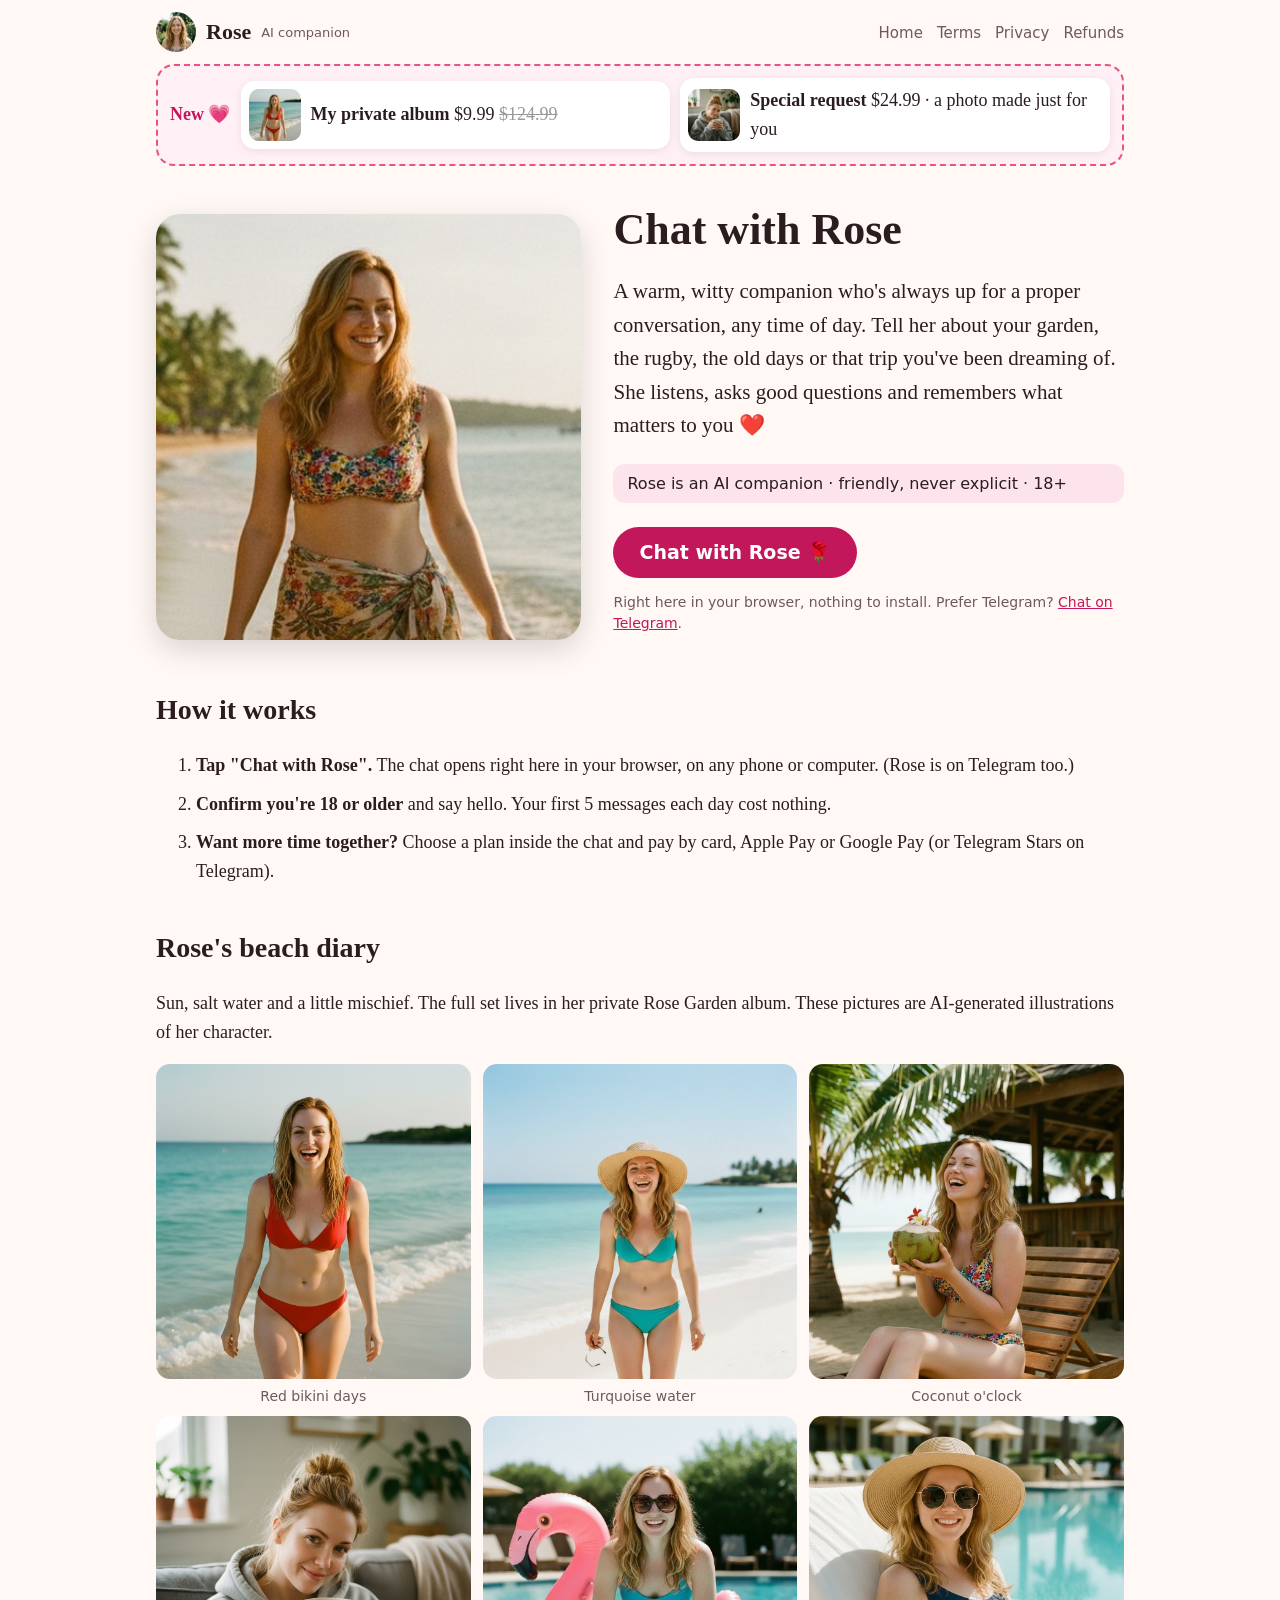
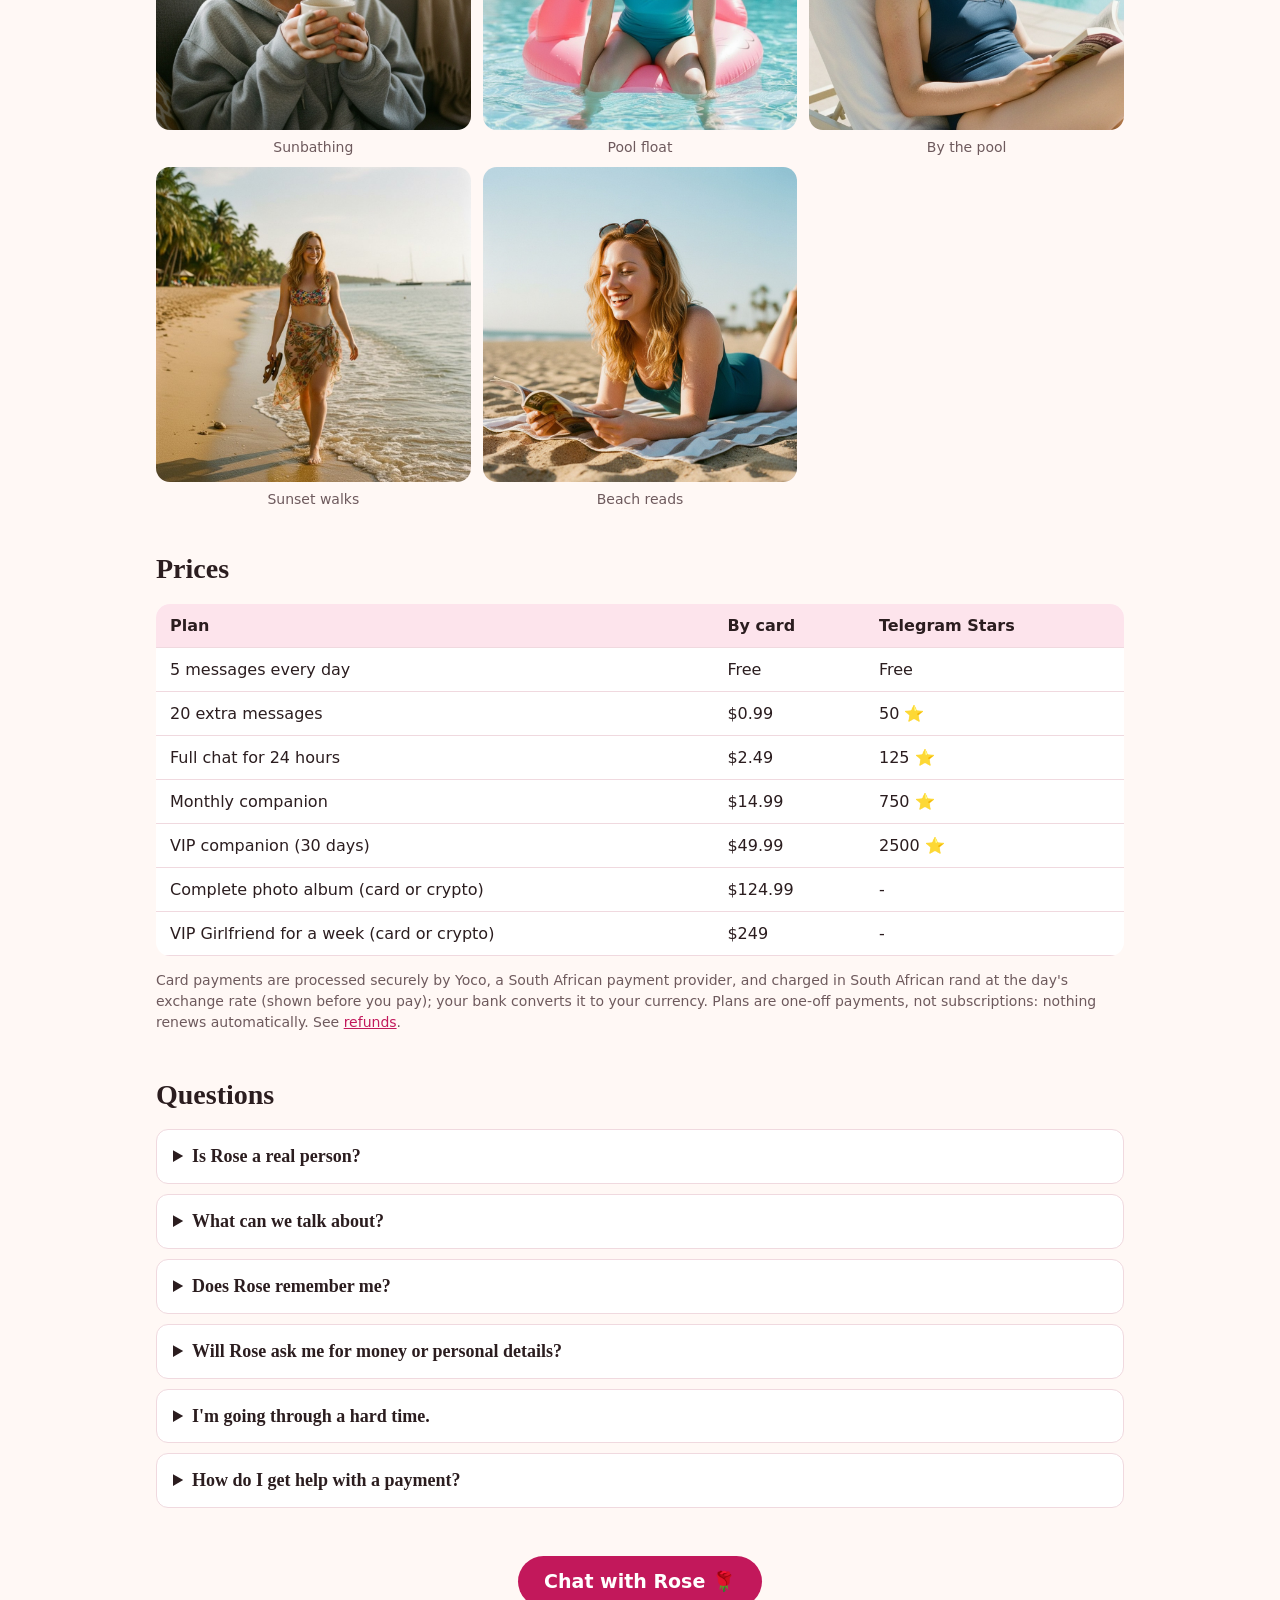
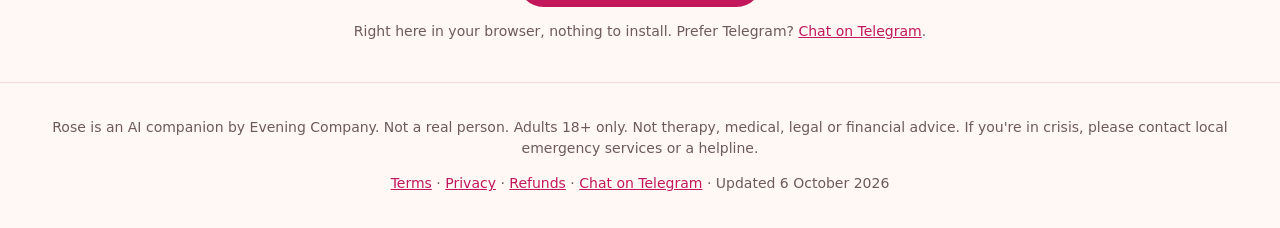
==== commit 34989204: "Offers: private album $9.99 + special request $24.99" ====
--- a/index.html
+++ b/index.html
@@ -8,8 +8,8 @@
 <nav><a href="./">Home</a><a href="terms.html">Terms</a><a href="privacy.html">Privacy</a><a href="refunds.html">Refunds</a></nav></header>
 <main>
 <section class="newoffers" aria-label="New from Rose"><span class="tag">New 💗</span>
-<a href="chat.html#album"><img src="s/rose_48.jpg" alt=""><span><b>My complete photo album</b> $124.99 <s>$199.99</s></span></a>
-<a href="chat.html#gf"><img src="s/rose_52.jpg" alt=""><span><b>VIP Girlfriend for a week</b> $249 · album included</span></a></section>
+<a href="chat.html#album"><img src="s/rose_48.jpg" alt=""><span><b>My private album</b> $9.99 <s>$124.99</s></span></a>
+<a href="chat.html#request"><img src="s/rose_52.jpg" alt=""><span><b>Special request</b> $24.99 · a photo made just for you</span></a></section>
 <section class="hero"><img src="img/main.jpg" alt="Illustrated portrait of Rose in a bikini, an AI companion">
 <div><h1>Chat with Rose</h1>
 <p class="lead">A warm, witty companion who's always up for a proper conversation, any time of day. Tell her about your
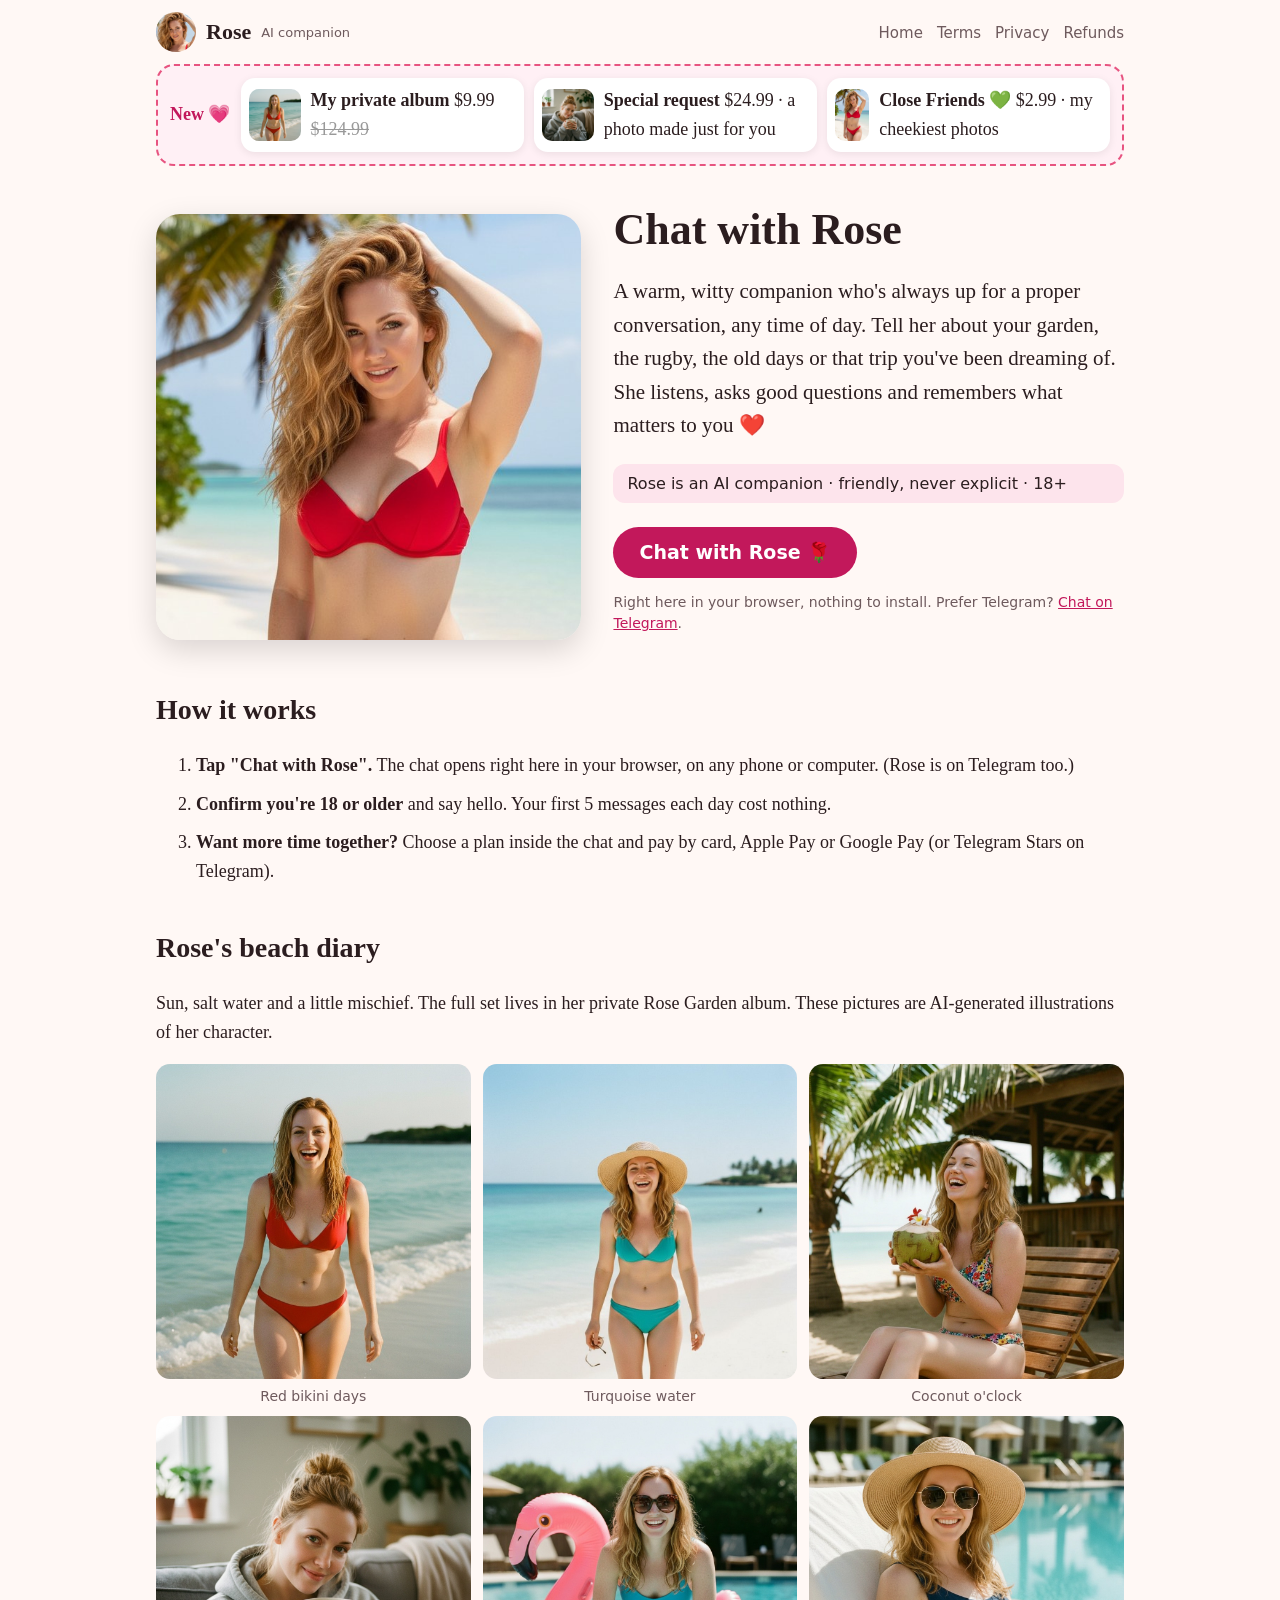
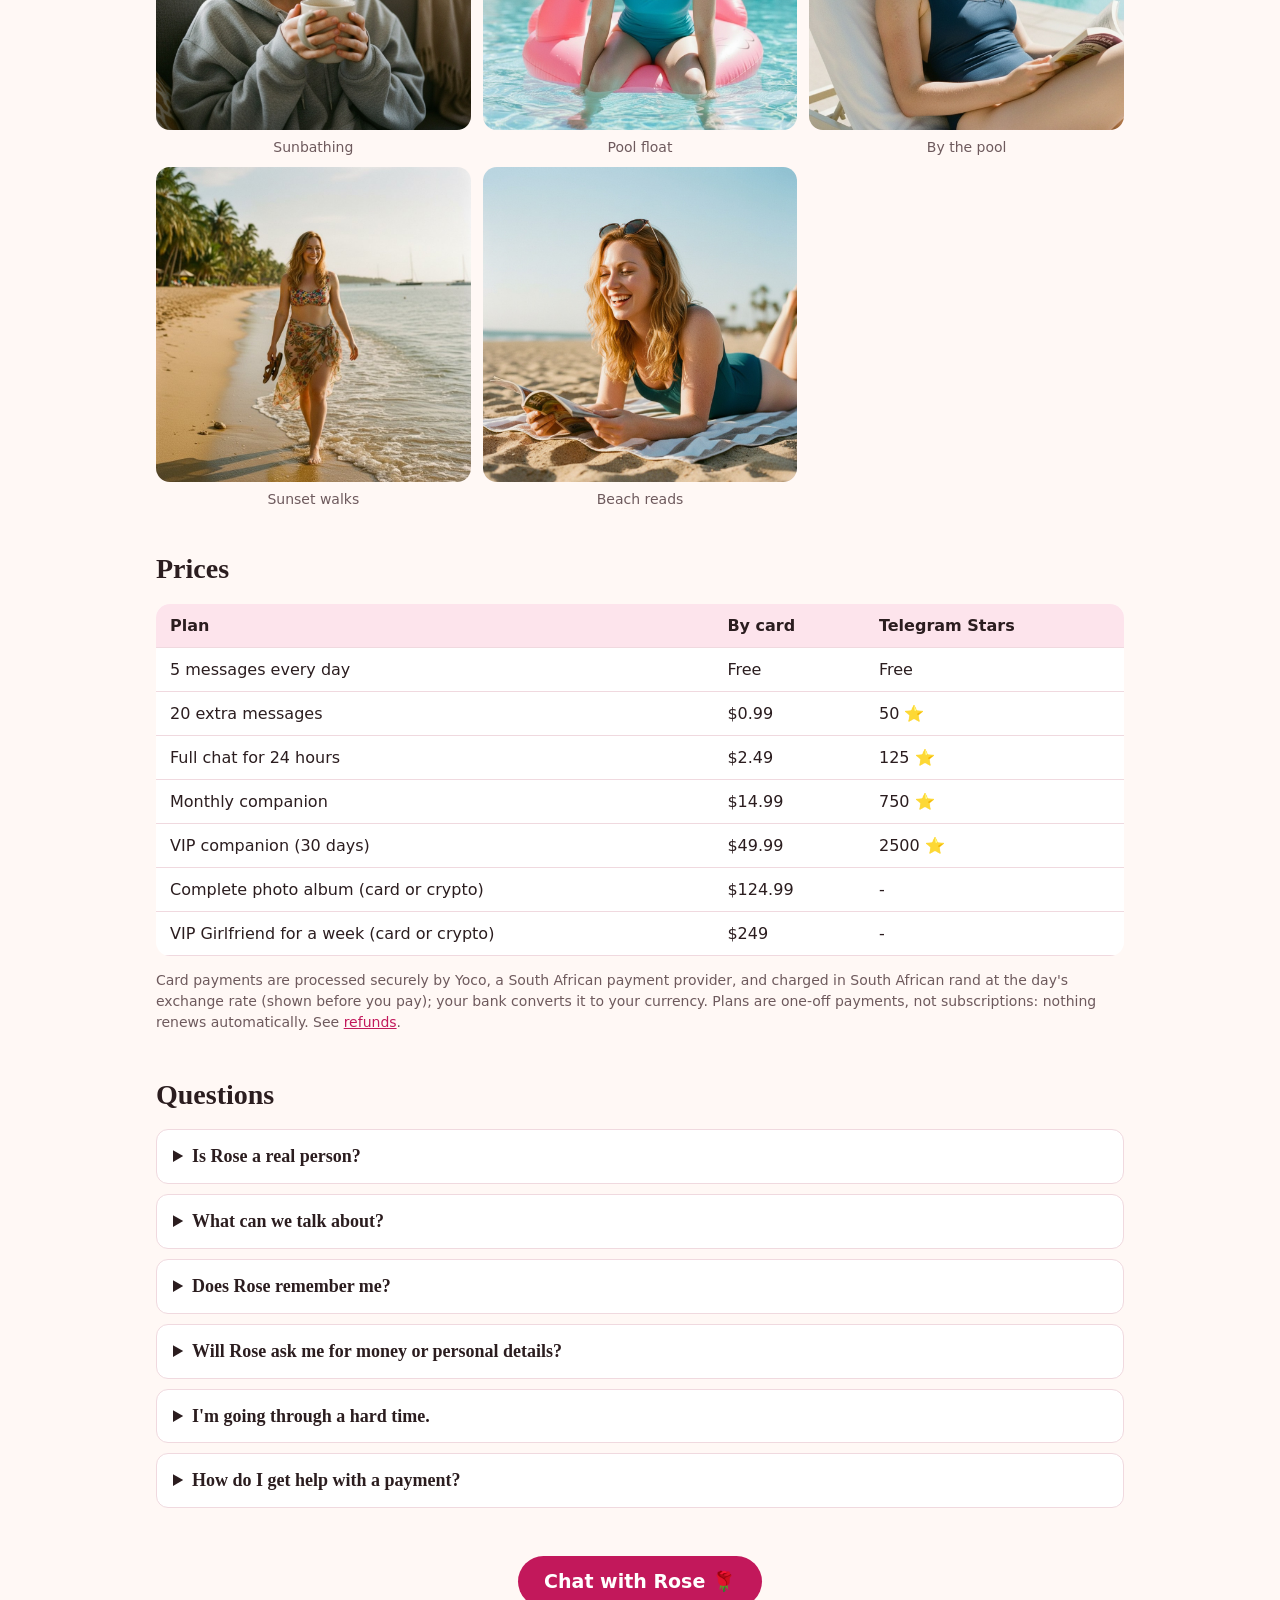
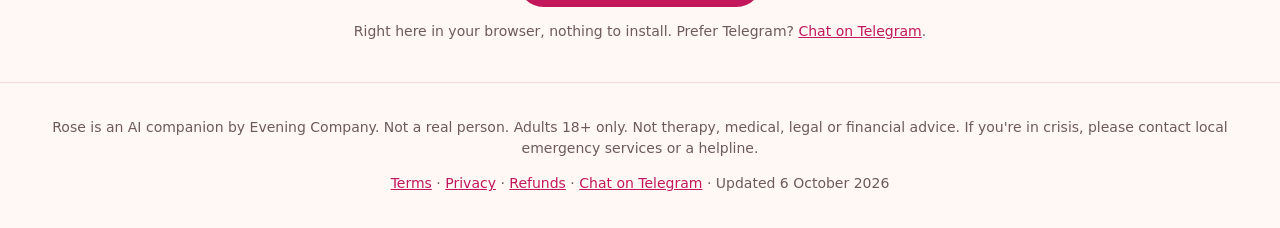
==== commit a548e78c: "Close Friends section ($2.99 / 30 days)" ====
--- a/index.html
+++ b/index.html
@@ -9,7 +9,8 @@
 <main>
 <section class="newoffers" aria-label="New from Rose"><span class="tag">New 💗</span>
 <a href="chat.html#album"><img src="s/rose_48.jpg" alt=""><span><b>My private album</b> $9.99 <s>$124.99</s></span></a>
-<a href="chat.html#request"><img src="s/rose_52.jpg" alt=""><span><b>Special request</b> $24.99 · a photo made just for you</span></a></section>
+<a href="chat.html#request"><img src="s/rose_52.jpg" alt=""><span><b>Special request</b> $24.99 · a photo made just for you</span></a>
+<a href="chat.html#close"><img src="s/rose_master.jpg" alt=""><span><b>Close Friends 💚</b> $2.99 · my cheekiest photos</span></a></section>
 <section class="hero"><img src="img/main.jpg" alt="Illustrated portrait of Rose in a bikini, an AI companion">
 <div><h1>Chat with Rose</h1>
 <p class="lead">A warm, witty companion who's always up for a proper conversation, any time of day. Tell her about your
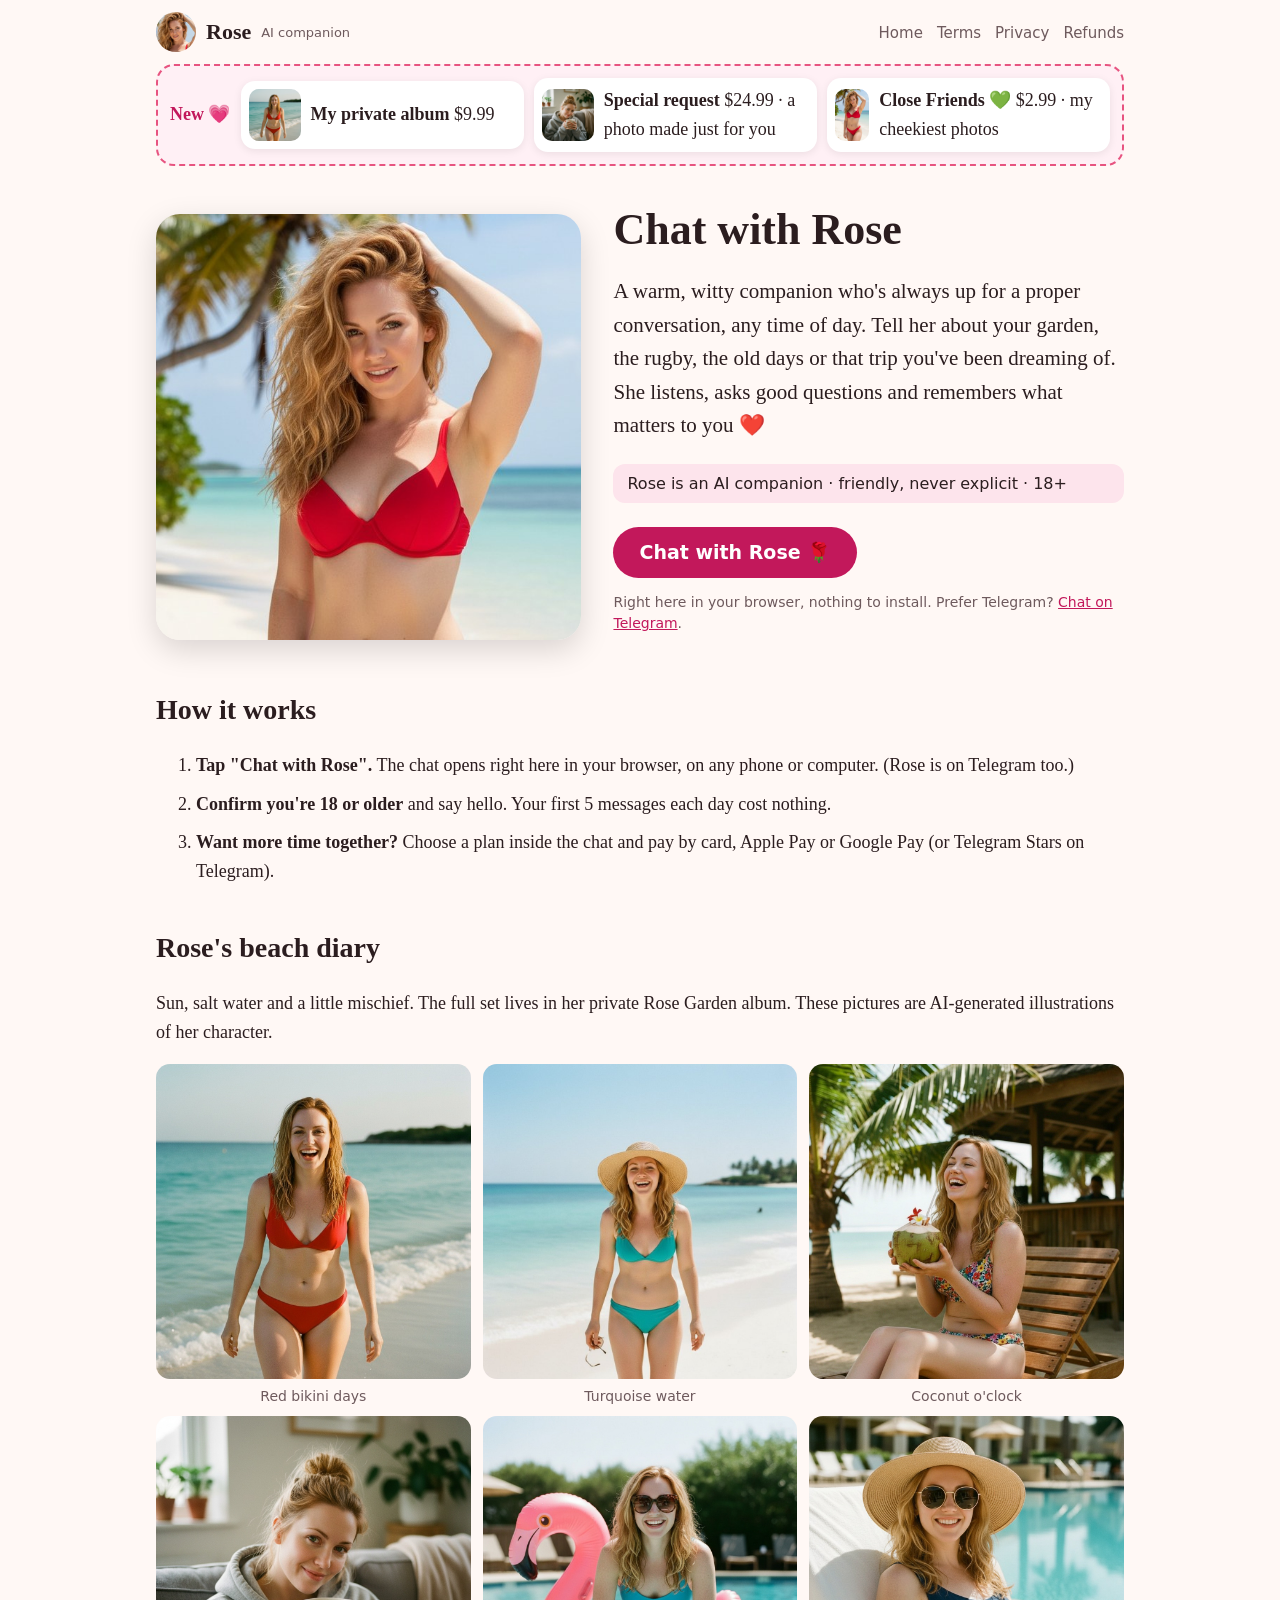
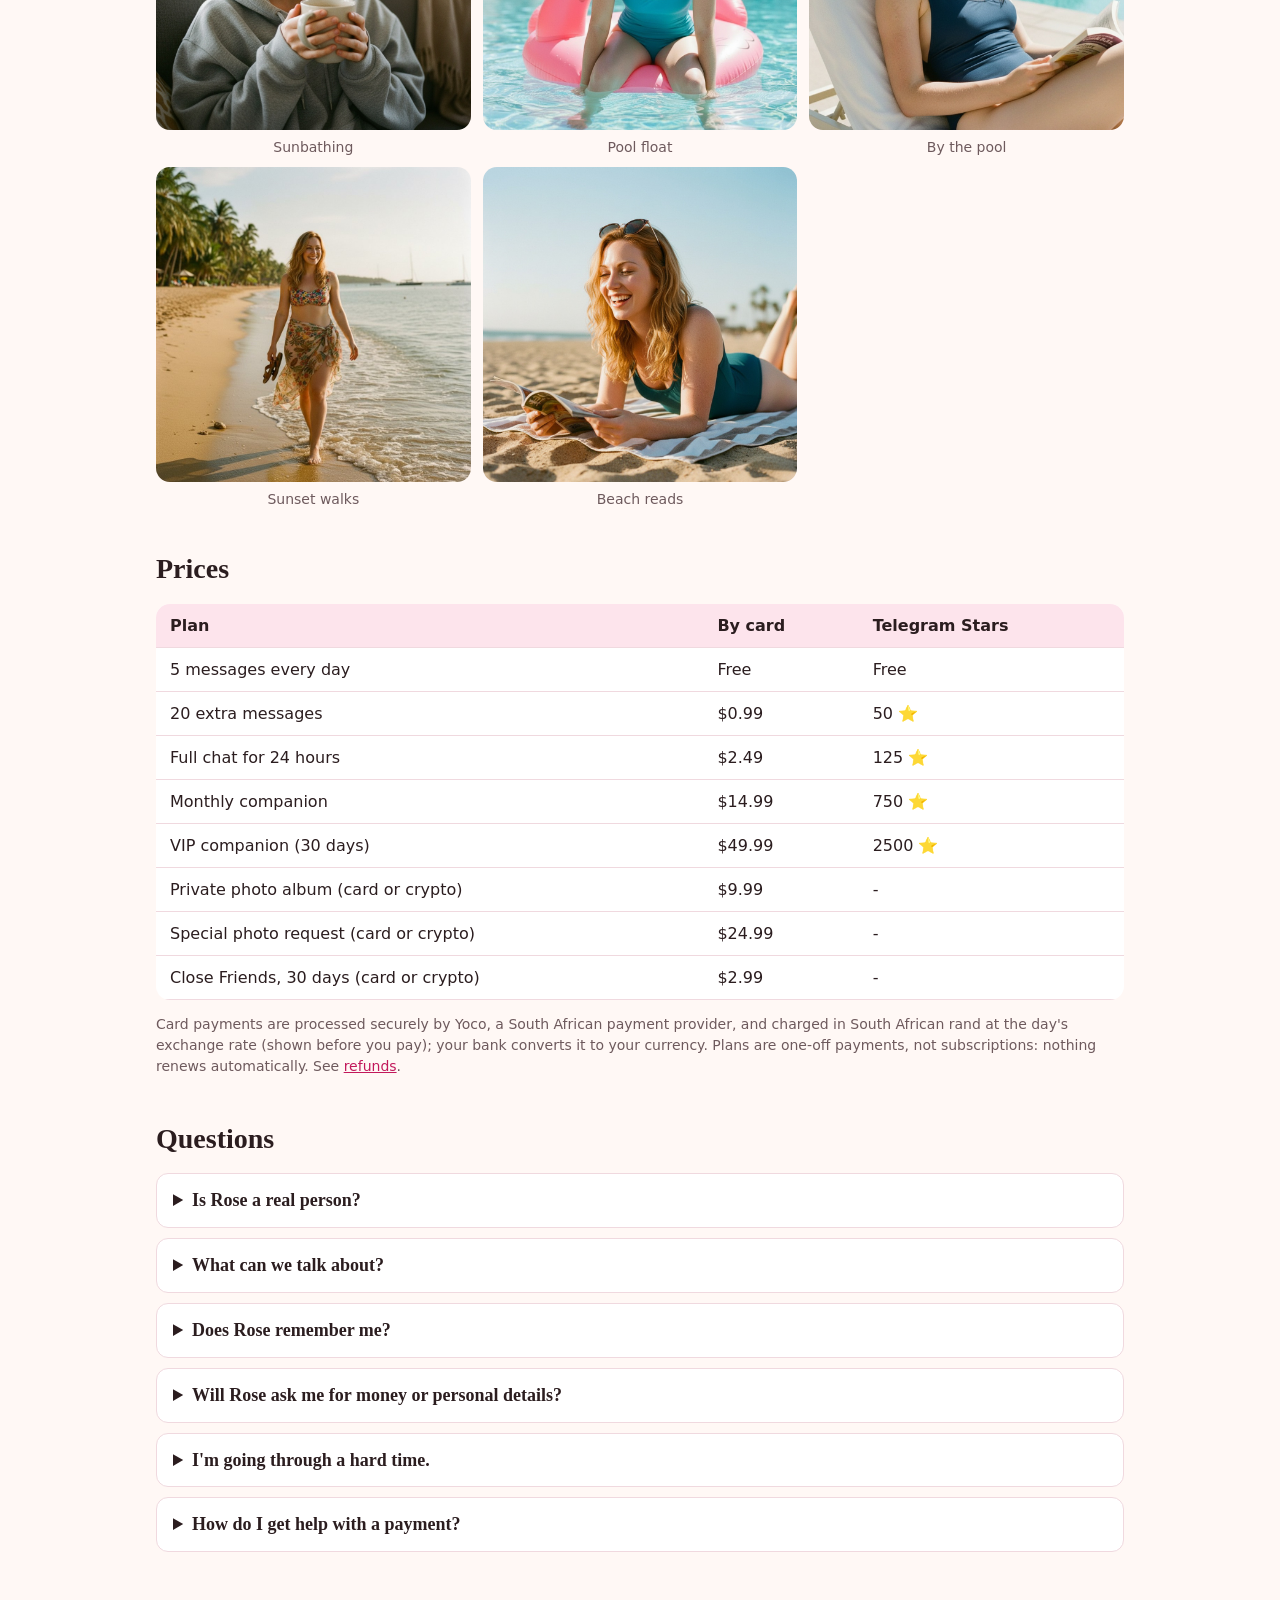
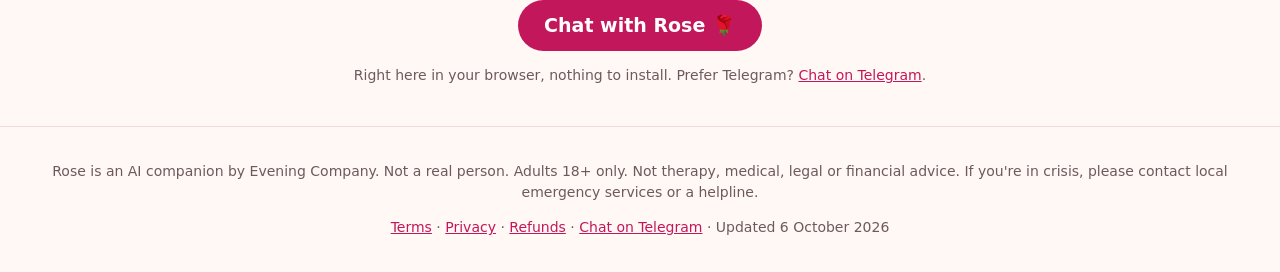
==== commit 57690347: "Honest pricing: album $9.99, refund note on requests" ====
--- a/index.html
+++ b/index.html
@@ -8,7 +8,7 @@
 <nav><a href="./">Home</a><a href="terms.html">Terms</a><a href="privacy.html">Privacy</a><a href="refunds.html">Refunds</a></nav></header>
 <main>
 <section class="newoffers" aria-label="New from Rose"><span class="tag">New 💗</span>
-<a href="chat.html#album"><img src="s/rose_48.jpg" alt=""><span><b>My private album</b> $9.99 <s>$124.99</s></span></a>
+<a href="chat.html#album"><img src="s/rose_48.jpg" alt=""><span><b>My private album</b> $9.99</span></a>
 <a href="chat.html#request"><img src="s/rose_52.jpg" alt=""><span><b>Special request</b> $24.99 · a photo made just for you</span></a>
 <a href="chat.html#close"><img src="s/rose_master.jpg" alt=""><span><b>Close Friends 💚</b> $2.99 · my cheekiest photos</span></a></section>
 <section class="hero"><img src="img/main.jpg" alt="Illustrated portrait of Rose in a bikini, an AI companion">
@@ -30,7 +30,7 @@
 <div class="gallery"><figure><img src="s/rose_48.jpg" alt="Illustration of Rose: Red bikini days" loading="lazy"><figcaption>Red bikini days</figcaption></figure><figure><img src="s/rose_55.jpg" alt="Illustration of Rose: Turquoise water" loading="lazy"><figcaption>Turquoise water</figcaption></figure><figure><img src="s/rose_47.jpg" alt="Illustration of Rose: Coconut o'clock" loading="lazy"><figcaption>Coconut o'clock</figcaption></figure><figure><img src="s/rose_52.jpg" alt="Illustration of Rose: Sunbathing" loading="lazy"><figcaption>Sunbathing</figcaption></figure><figure><img src="s/rose_43.jpg" alt="Illustration of Rose: Pool float" loading="lazy"><figcaption>Pool float</figcaption></figure><figure><img src="s/rose_37.jpg" alt="Illustration of Rose: By the pool" loading="lazy"><figcaption>By the pool</figcaption></figure><figure><img src="s/rose_45.jpg" alt="Illustration of Rose: Sunset walks" loading="lazy"><figcaption>Sunset walks</figcaption></figure><figure><img src="s/rose_42.jpg" alt="Illustration of Rose: Beach reads" loading="lazy"><figcaption>Beach reads</figcaption></figure></div></section>
 
 <section><h2>Prices</h2><table class="prices"><thead><tr><th>Plan</th><th>By card</th><th>Telegram Stars</th></tr></thead>
-<tbody><tr><td>5 messages every day</td><td>Free</td><td>Free</td></tr><tr><td>20 extra messages</td><td>$0.99</td><td>50 ⭐</td></tr><tr><td>Full chat for 24 hours</td><td>$2.49</td><td>125 ⭐</td></tr><tr><td>Monthly companion</td><td>$14.99</td><td>750 ⭐</td></tr><tr><td>VIP companion (30 days)</td><td>$49.99</td><td>2500 ⭐</td></tr><tr><td>Complete photo album (card or crypto)</td><td>$124.99</td><td>-</td></tr><tr><td>VIP Girlfriend for a week (card or crypto)</td><td>$249</td><td>-</td></tr></tbody></table>
+<tbody><tr><td>5 messages every day</td><td>Free</td><td>Free</td></tr><tr><td>20 extra messages</td><td>$0.99</td><td>50 ⭐</td></tr><tr><td>Full chat for 24 hours</td><td>$2.49</td><td>125 ⭐</td></tr><tr><td>Monthly companion</td><td>$14.99</td><td>750 ⭐</td></tr><tr><td>VIP companion (30 days)</td><td>$49.99</td><td>2500 ⭐</td></tr><tr><td>Private photo album (card or crypto)</td><td>$9.99</td><td>-</td></tr><tr><td>Special photo request (card or crypto)</td><td>$24.99</td><td>-</td></tr><tr><td>Close Friends, 30 days (card or crypto)</td><td>$2.99</td><td>-</td></tr></tbody></table>
 <p class="small">Card payments are processed securely by Yoco, a South African payment provider, and charged in South
 African rand at the day's exchange rate (shown before you pay); your bank converts it to your currency. Plans are
 one-off payments, not subscriptions: nothing renews automatically. See <a href="refunds.html">refunds</a>.</p></section>
